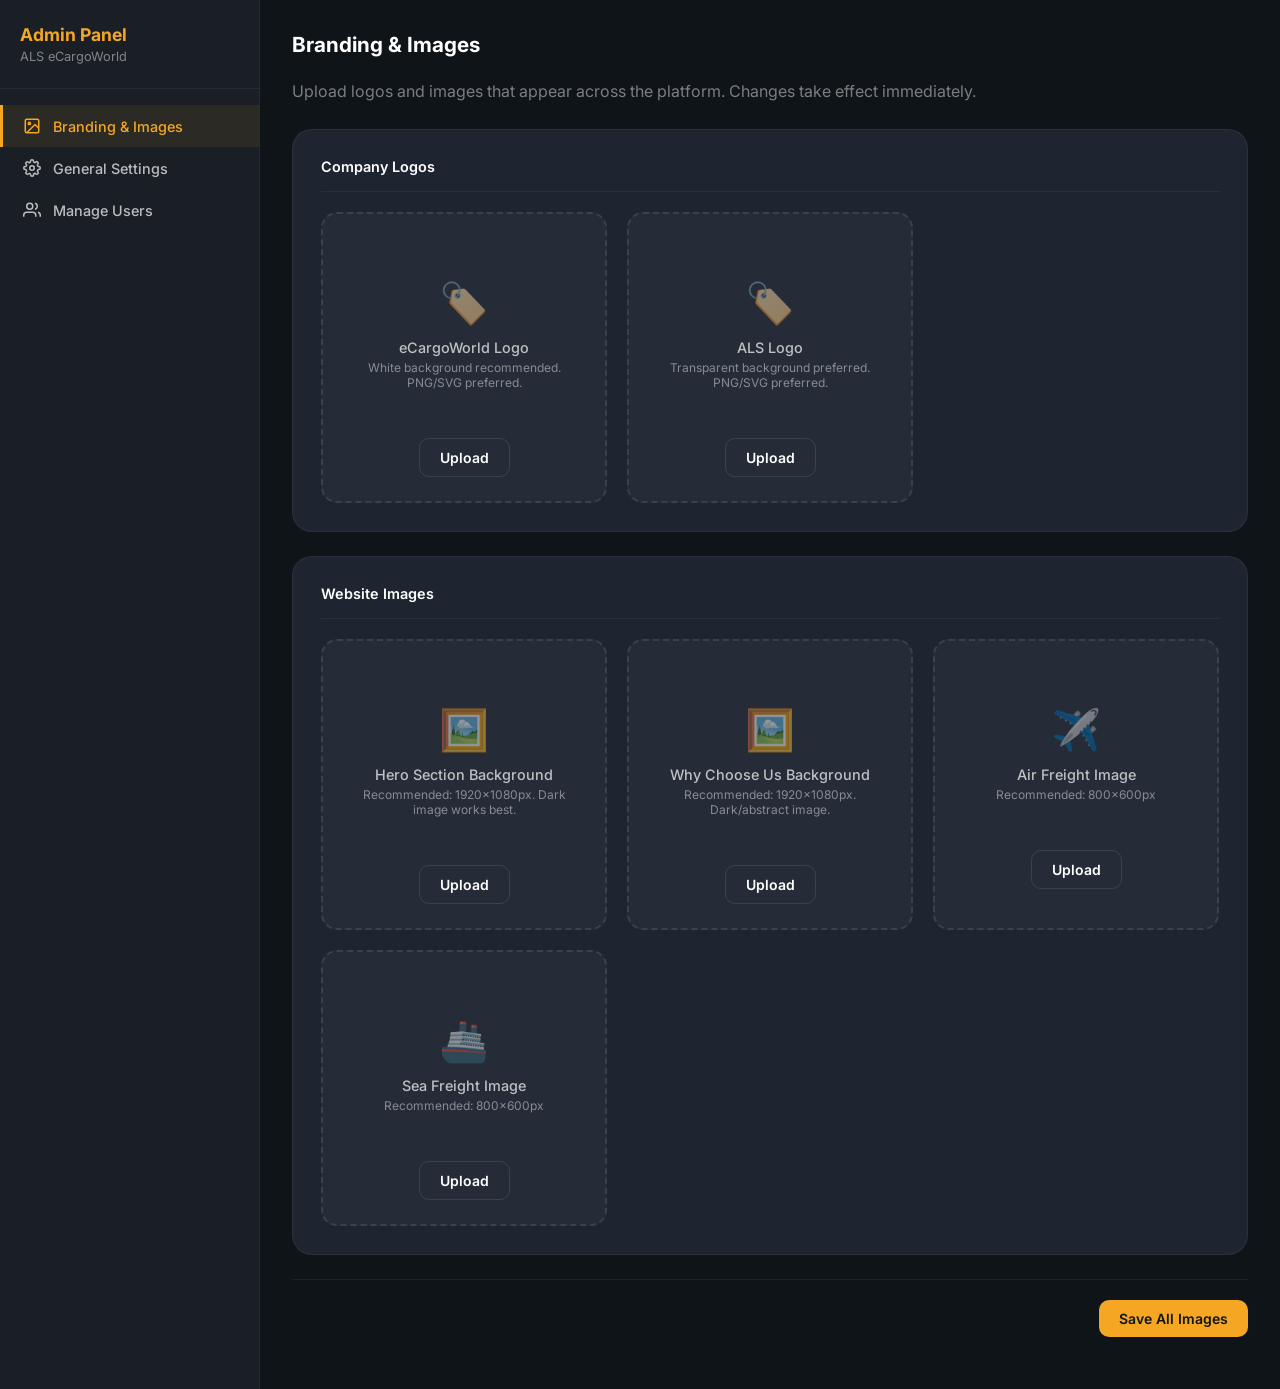
==== admin.html @ b744daac "Add admin panel HTML structure and styles This file contains the HTML structure and styles for the A" ====
<!DOCTYPE html>
<html lang="en">
<head>
    <meta charset="UTF-8">
    <meta name="viewport" content="width=device-width, initial-scale=1.0">
    <title>ALS eCargoWorld — Admin Panel</title>
    <link rel="preconnect" href="https://fonts.googleapis.com">
    <link rel="preconnect" href="https://fonts.gstatic.com" crossorigin>
    <link href="https://fonts.googleapis.com/css2?family=Inter:wght@300;400;500;600;700;800;900&family=JetBrains+Mono:wght@400;500;600&display=swap" rel="stylesheet">
    <link rel="stylesheet" href="css/app.css">
    <style>
        /* Admin-specific styles */
        .admin-layout {
            display: grid;
            grid-template-columns: 260px 1fr;
            min-height: 100vh;
        }

        .admin-sidebar {
            background: var(--bg-secondary);
            border-right: 1px solid var(--border-subtle);
            padding: 24px 0;
        }

        .admin-sidebar-header {
            padding: 0 20px 24px;
            border-bottom: 1px solid var(--border-subtle);
            margin-bottom: 16px;
        }

        .admin-sidebar-header h2 {
            font-size: 1.1rem;
            font-weight: 700;
            color: var(--accent);
        }

        .admin-sidebar-header p {
            font-size: 0.8rem;
            color: var(--text-tertiary);
            margin-top: 4px;
        }

        .admin-nav {
            list-style: none;
        }

        .admin-nav-item {
            padding: 12px 20px;
            cursor: pointer;
            color: var(--text-secondary);
            font-size: 0.9rem;
            font-weight: 500;
            transition: var(--transition-fast);
            border-left: 3px solid transparent;
            display: flex;
            align-items: center;
            gap: 12px;
        }

        .admin-nav-item:hover {
            background: rgba(255,255,255,0.03);
            color: var(--text-primary);
        }

        .admin-nav-item.active {
            background: var(--accent-dim);
            color: var(--accent);
            border-left-color: var(--accent);
        }

        .admin-content {
            padding: 32px;
            overflow-y: auto;
        }

        .admin-section {
            display: none;
        }

        .admin-section.active {
            display: block;
        }

        .admin-section h3 {
            font-size: 1.3rem;
            font-weight: 700;
            margin-bottom: 24px;
        }

        .settings-group {
            background: var(--bg-card);
            border: 1px solid var(--border-subtle);
            border-radius: var(--radius-xl);
            padding: 28px;
            margin-bottom: 24px;
        }

        .settings-group h4 {
            font-size: 0.9rem;
            font-weight: 600;
            color: var(--text-primary);
            margin-bottom: 20px;
            padding-bottom: 16px;
            border-bottom: 1px solid var(--border-subtle);
        }

        .image-upload-grid {
            display: grid;
            grid-template-columns: repeat(auto-fill, minmax(280px, 1fr));
            gap: 20px;
        }

        .image-upload-card {
            background: var(--bg-elevated);
            border: 2px dashed var(--border-medium);
            border-radius: var(--radius-lg);
            padding: 24px;
            text-align: center;
            transition: var(--transition-fast);
            cursor: pointer;
            position: relative;
        }

        .image-upload-card:hover {
            border-color: var(--border-active);
            background: var(--accent-dim);
        }

        .image-upload-card.has-image {
            border-style: solid;
            border-color: var(--border-subtle);
        }

        .image-preview {
            width: 100%;
            height: 160px;
            object-fit: contain;
            border-radius: var(--radius);
            margin-bottom: 12px;
            background: rgba(0,0,0,0.2);
        }

        .image-upload-card input[type="file"] {
            display: none;
        }

        .upload-placeholder {
            padding: 40px 0;
        }

        .upload-icon {
            font-size: 2.5rem;
            margin-bottom: 12px;
            opacity: 0.5;
        }

        .upload-label-text {
            font-size: 0.9rem;
            font-weight: 500;
            color: var(--text-secondary);
        }

        .upload-hint {
            font-size: 0.75rem;
            color: var(--text-tertiary);
            margin-top: 4px;
        }

        .image-actions {
            display: flex;
            gap: 8px;
            justify-content: center;
            margin-top: 8px;
        }

        .form-grid {
            display: grid;
            grid-template-columns: 1fr 1fr;
            gap: 16px;
        }

        .form-grid .form-group:last-child {
            grid-column: 1 / -1;
        }

        .save-bar {
            display: flex;
            justify-content: flex-end;
            gap: 12px;
            padding: 20px 0;
            border-top: 1px solid var(--border-subtle);
            margin-top: 24px;
        }
    </style>
</head>
<body class="app-body">
    <div class="admin-layout">
        
        <!-- Sidebar -->
        <aside class="admin-sidebar">
            <div class="admin-sidebar-header">
                <h2>Admin Panel</h2>
                <p>ALS eCargoWorld</p>
            </div>
            <ul class="admin-nav">
                <li class="admin-nav-item active" data-section="branding">
                    <svg width="18" height="18" viewBox="0 0 24 24" fill="none" stroke="currentColor" stroke-width="2">
                        <rect x="3" y="3" width="18" height="18" rx="2" ry="2"/>
                        <circle cx="8.5" cy="8.5" r="1.5"/>
                        <polyline points="21 15 16 10 5 21"/>
                    </svg>
                    Branding & Images
                </li>
                <li class="admin-nav-item" data-section="settings">
                    <svg width="18" height="18" viewBox="0 0 24 24" fill="none" stroke="currentColor" stroke-width="2">
                        <circle cx="12" cy="12" r="3"/>
                        <path d="M19.4 15a1.65 1.65 0 00.33 1.82l.06.06a2 2 0 010 2.83 2 2 0 01-2.83 0l-.06-.06a1.65 1.65 0 00-1.82-.33 1.65 1.65 0 00-1 1.51V21a2 2 0 01-4 0v-.09A1.65 1.65 0 009 19.4a1.65 1.65 0 00-1.82.33l-.06.06a2 2 0 01-2.83-2.83l.06-.06A1.65 1.65 0 004.68 15a1.65 1.65 0 00-1.51-1H3a2 2 0 010-4h.09A1.65 1.65 0 004.6 9a1.65 1.65 0 00-.33-1.82l-.06-.06a2 2 0 012.83-2.83l.06.06A1.65 1.65 0 009 4.68a1.65 1.65 0 001-1.51V3a2 2 0 014 0v.09a1.65 1.65 0 001 1.51 1.65 1.65 0 001.82-.33l.06-.06a2 2 0 012.83 2.83l-.06.06A1.65 1.65 0 0019.4 9a1.65 1.65 0 001.51 1H21a2 2 0 010 4h-.09a1.65 1.65 0 00-1.51 1z"/>
                    </svg>
                    General Settings
                </li>
                <li class="admin-nav-item" data-section="users">
                    <svg width="18" height="18" viewBox="0 0 24 24" fill="none" stroke="currentColor" stroke-width="2">
                        <path d="M17 21v-2a4 4 0 00-4-4H5a4 4 0 00-4 4v2"/>
                        <circle cx="9" cy="7" r="4"/>
                        <path d="M23 21v-2a4 4 0 00-3-3.87"/>
                        <path d="M16 3.13a4 4 0 010 7.75"/>
                    </svg>
                    Manage Users
                </li>
            </ul>
        </aside>

        <!-- Main Content -->
        <main class="admin-content">
            
            <!-- Branding Section -->
            <section class="admin-section active" id="sectionBranding">
                <h3>Branding & Images</h3>
                <p style="color: var(--text-tertiary); margin-bottom: 28px;">
                    Upload logos and images that appear across the platform. Changes take effect immediately.
                </p>

                <div class="settings-group">
                    <h4>Company Logos</h4>
                    <div class="image-upload-grid">
                        <!-- eCargoWorld Logo -->
                        <div class="image-upload-card" id="logoEcwCard">
                            <input type="file" id="logoEcwInput" accept="image/*" data-slot="logo_ecw">
                            <div class="image-preview-wrap">
                                <img class="image-preview" id="logoEcwPreview" src="" alt="eCargoWorld Logo" style="display:none;">
                            </div>
                            <div class="upload-placeholder" id="logoEcwPlaceholder">
                                <div class="upload-icon">🏷️</div>
                                <div class="upload-label-text">eCargoWorld Logo</div>
                                <div class="upload-hint">White background recommended. PNG/SVG preferred.</div>
                            </div>
                            <div class="image-actions">
                                <button class="btn btn-outline-dark btn-sm upload-trigger">Upload</button>
                                <button class="btn btn-outline-dark btn-sm remove-image" data-slot="logo_ecw" style="display:none;">Remove</button>
                            </div>
                        </div>

                        <!-- ALS Logo -->
                        <div class="image-upload-card" id="logoAlsCard">
                            <input type="file" id="logoAlsInput" accept="image/*" data-slot="logo_als">
                            <div class="image-preview-wrap">
                                <img class="image-preview" id="logoAlsPreview" src="" alt="ALS Logo" style="display:none;">
                            </div>
                            <div class="upload-placeholder" id="logoAlsPlaceholder">
                                <div class="upload-icon">🏷️</div>
                                <div class="upload-label-text">ALS Logo</div>
                                <div class="upload-hint">Transparent background preferred. PNG/SVG preferred.</div>
                            </div>
                            <div class="image-actions">
                                <button class="btn btn-outline-dark btn-sm upload-trigger">Upload</button>
                                <button class="btn btn-outline-dark btn-sm remove-image" data-slot="logo_als" style="display:none;">Remove</button>
                            </div>
                        </div>
                    </div>
                </div>

                <div class="settings-group">
                    <h4>Website Images</h4>
                    <div class="image-upload-grid">
                        <!-- Hero Background -->
                        <div class="image-upload-card" id="heroImageCard">
                            <input type="file" id="heroImageInput" accept="image/*" data-slot="hero_image">
                            <div class="image-preview-wrap">
                                <img class="image-preview" id="heroImagePreview" src="" alt="Hero Background" style="display:none;">
                            </div>
                            <div class="upload-placeholder" id="heroImagePlaceholder">
                                <div class="upload-icon">🖼️</div>
                                <div class="upload-label-text">Hero Section Background</div>
                                <div class="upload-hint">Recommended: 1920×1080px. Dark image works best.</div>
                            </div>
                            <div class="image-actions">
                                <button class="btn btn-outline-dark btn-sm upload-trigger">Upload</button>
                                <button class="btn btn-outline-dark btn-sm remove-image" data-slot="hero_image" style="display:none;">Remove</button>
                            </div>
                        </div>

                        <!-- Why Us Background -->
                        <div class="image-upload-card" id="whyUsImageCard">
                            <input type="file" id="whyUsImageInput" accept="image/*" data-slot="why_us_image">
                            <div class="image-preview-wrap">
                                <img class="image-preview" id="whyUsImagePreview" src="" alt="Why Us Background" style="display:none;">
                            </div>
                            <div class="upload-placeholder" id="whyUsImagePlaceholder">
                                <div class="upload-icon">🖼️</div>
                                <div class="upload-label-text">Why Choose Us Background</div>
                                <div class="upload-hint">Recommended: 1920×1080px. Dark/abstract image.</div>
                            </div>
                            <div class="image-actions">
                                <button class="btn btn-outline-dark btn-sm upload-trigger">Upload</button>
                                <button class="btn btn-outline-dark btn-sm remove-image" data-slot="why_us_image" style="display:none;">Remove</button>
                            </div>
                        </div>

                        <!-- Service Images -->
                        <div class="image-upload-card" id="serviceAirImageCard">
                            <input type="file" id="serviceAirInput" accept="image/*" data-slot="service_air">
                            <div class="image-preview-wrap">
                                <img class="image-preview" id="serviceAirPreview" src="" alt="Air Freight" style="display:none;">
                            </div>
                            <div class="upload-placeholder" id="serviceAirPlaceholder">
                                <div class="upload-icon">✈️</div>
                                <div class="upload-label-text">Air Freight Image</div>
                                <div class="upload-hint">Recommended: 800×600px</div>
                            </div>
                            <div class="image-actions">
                                <button class="btn btn-outline-dark btn-sm upload-trigger">Upload</button>
                                <button class="btn btn-outline-dark btn-sm remove-image" data-slot="service_air" style="display:none;">Remove</button>
                            </div>
                        </div>

                        <div class="image-upload-card" id="serviceSeaImageCard">
                            <input type="file" id="serviceSeaInput" accept="image/*" data-slot="service_sea">
                            <div class="image-preview-wrap">
                                <img class="image-preview" id="serviceSeaPreview" src="" alt="Sea Freight" style="display:none;">
                            </div>
                            <div class="upload-placeholder" id="serviceSeaPlaceholder">
                                <div class="upload-icon">🚢</div>
                                <div class="upload-label-text">Sea Freight Image</div>
                                <div class="upload-hint">Recommended: 800×600px</div>
                            </div>
                            <div class="image-actions">
                                <button class="btn btn-outline-dark btn-sm upload-trigger">Upload</button>
                                <button class="btn btn-outline-dark btn-sm remove-image" data-slot="service_sea" style="display:none;">Remove</button>
                            </div>
                        </div>
                    </div>
                </div>

                <div class="save-bar">
                    <button class="btn btn-amber btn-lg" id="saveBranding">Save All Images</button>
                </div>
            </section>

            <!-- General Settings Section -->
            <section class="admin-section" id="sectionSettings">
                <h3>General Settings</h3>
                <div class="settings-group">
                    <h4>Company Information</h4>
                    <div class="form-grid">
                        <div class="form-group">
                            <label>Company Name</label>
                            <input type="text" id="settingCompanyName" value="ALS eCargoWorld">
                        </div>
                        <div class="form-group">
                            <label>Company Email</label>
                            <input type="email" id="settingCompanyEmail" value="info@alsecargoworld.com">
                        </div>
                        <div class="form-group">
                            <label>Phone Number</label>
                            <input type="tel" id="settingCompanyPhone" value="+92 300 0000000">
                        </div>
                        <div class="form-group">
                            <label>Address</label>
                            <input type="text" id="settingCompanyAddress" value="Lahore, Pakistan">
                        </div>
                        <div class="form-group">
                            <label>USD to PKR Exchange Rate</label>
                            <input type="number" id="settingUsdPkr" value="278.50" step="0.01">
                        </div>
                    </div>
                </div>
                <div class="save-bar">
                    <button class="btn btn-amber btn-lg" id="saveSettings">Save Settings</button>
                </div>
            </section>

            <!-- Users Section -->
            <section class="admin-section" id="sectionUsers">
                <h3>Manage Users</h3>
                <div class="settings-group">
                    <h4>Employees & Managers</h4>
                    <div id="usersList">
                        <p style="color: var(--text-tertiary);">User management coming soon.</p>
                    </div>
                </div>
            </section>

        </main>
    </div>

    <script type="module" src="js/supabase.js"></script>
    <script type="module" src="js/store.js"></script>
    <script type="module" src="js/admin.js"></script>
</body>
</html>
---- css/app.css ----
/* ============================================
   ALS eCargoWorld — App Dashboard Styles
   Command Center Aesthetic
   ============================================ */

:root {
    --bg-primary: #0f1419;
    --bg-secondary: #1a1f26;
    --bg-tertiary: #222830;
    --bg-card: #1e2430;
    --bg-elevated: #252c38;
    --border-subtle: rgba(255,255,255,0.06);
    --border-medium: rgba(255,255,255,0.1);
    --border-active: rgba(245, 166, 35, 0.3);
    
    --text-primary: #ffffff;
    --text-secondary: rgba(255,255,255,0.7);
    --text-tertiary: rgba(255,255,255,0.45);
    --text-inverse: #0f1419;
    
    --accent: #F5A623;
    --accent-glow: rgba(245, 166, 35, 0.2);
    --accent-dim: rgba(245, 166, 35, 0.08);
    
    --navy: #2E3F5C;
    --navy-light: #3D5280;
    --deep-blue: #1A2E4A;
    
    --green: #22c55e;
    --green-dim: rgba(34, 197, 94, 0.1);
    --red: #ef4444;
    --red-dim: rgba(239, 68, 68, 0.1);
    --orange: #f59e0b;
    --orange-dim: rgba(245, 158, 11, 0.1);
    --blue: #3b82f6;
    --blue-dim: rgba(59, 130, 246, 0.1);
    
    --radius-sm: 6px;
    --radius: 10px;
    --radius-lg: 16px;
    --radius-xl: 20px;
    
    --shadow-card: 0 1px 3px rgba(0,0,0,0.3), 0 1px 2px rgba(0,0,0,0.2);
    --shadow-elevated: 0 4px 16px rgba(0,0,0,0.4);
    --shadow-modal: 0 20px 60px rgba(0,0,0,0.6);
    
    --font-sans: 'Inter', -apple-system, BlinkMacSystemFont, 'Segoe UI', sans-serif;
    --font-mono: 'JetBrains Mono', 'Fira Code', monospace;
    
    --transition-fast: 0.15s cubic-bezier(0.4, 0, 0.2, 1);
    --transition: 0.25s cubic-bezier(0.4, 0, 0.2, 1);
    --transition-slow: 0.4s cubic-bezier(0.4, 0, 0.2, 1);
}

*, *::before, *::after { margin: 0; padding: 0; box-sizing: border-box; }

html { font-size: 16px; }

body.app-body {
    font-family: var(--font-sans);
    background: var(--bg-primary);
    color: var(--text-primary);
    min-height: 100vh;
    display: flex;
    flex-direction: column;
    -webkit-font-smoothing: antialiased;
    -moz-osx-font-smoothing: grayscale;
}

/* ============================================
   COMMAND BAR
   ============================================ */
.command-bar {
    display: flex;
    align-items: center;
    justify-content: space-between;
    height: 60px;
    padding: 0 24px;
    background: var(--bg-secondary);
    border-bottom: 1px solid var(--border-subtle);
    position: sticky;
    top: 0;
    z-index: 100;
    backdrop-filter: blur(12px);
}

.command-left {
    display: flex;
    align-items: center;
    gap: 32px;
}

.brand-block {
    display: flex;
    align-items: center;
    gap: 12px;
}

.cmd-logo {
    height: 28px;
    width: auto;
}

.cmd-logo-ecw {
    background: white;
    padding: 3px 6px;
    border-radius: 4px;
}

.cmd-divider {
    width: 1px;
    height: 20px;
    background: var(--border-medium);
}

.cmd-nav {
    display: flex;
    gap: 4px;
}

.cmd-nav-item {
    display: flex;
    align-items: center;
    gap: 8px;
    padding: 8px 16px;
    border-radius: var(--radius);
    background: transparent;
    border: none;
    color: var(--text-tertiary);
    font-family: var(--font-sans);
    font-size: 0.875rem;
    font-weight: 500;
    cursor: pointer;
    transition: var(--transition-fast);
    white-space: nowrap;
}

.cmd-nav-item:hover {
    color: var(--text-primary);
    background: rgba(255,255,255,0.04);
}

.cmd-nav-item.active {
    color: var(--accent);
    background: var(--accent-dim);
}

.cmd-nav-item.active svg {
    stroke: var(--accent);
}

.command-right {
    display: flex;
    align-items: center;
    gap: 16px;
}

.global-search {
    display: flex;
    align-items: center;
    gap: 8px;
    background: var(--bg-tertiary);
    border: 1px solid var(--border-subtle);
    border-radius: var(--radius);
    padding: 8px 14px;
    transition: var(--transition-fast);
}

.global-search:focus-within {
    border-color: var(--border-active);
    box-shadow: 0 0 0 3px var(--accent-dim);
}

.global-search svg {
    stroke: var(--text-tertiary);
    flex-shrink: 0;
}

.global-search input {
    background: transparent;
    border: none;
    color: var(--text-primary);
    font-family: var(--font-sans);
    font-size: 0.85rem;
    width: 200px;
    outline: none;
}

.global-search input::placeholder {
    color: var(--text-tertiary);
}

.rate-ticker {
    display: flex;
    align-items: center;
    gap: 8px;
    background: var(--accent-dim);
    border: 1px solid var(--border-active);
    border-radius: var(--radius);
    padding: 8px 14px;
}

.ticker-label {
    font-size: 0.7rem;
    text-transform: uppercase;
    letter-spacing: 1px;
    color: var(--text-tertiary);
    font-weight: 600;
}

.ticker-value {
    font-family: var(--font-mono);
    font-size: 0.9rem;
    font-weight: 600;
    color: var(--accent);
}

.user-menu {
    display: flex;
    align-items: center;
    gap: 10px;
    cursor: pointer;
    padding: 6px 12px 6px 6px;
    border-radius: var(--radius);
    transition: var(--transition-fast);
}

.user-menu:hover {
    background: rgba(255,255,255,0.04);
}

.user-avatar {
    width: 34px;
    height: 34px;
    border-radius: 50%;
    background: var(--navy-light);
    display: flex;
    align-items: center;
    justify-content: center;
    font-weight: 600;
    font-size: 0.85rem;
    color: white;
}

.user-name {
    font-size: 0.85rem;
    font-weight: 500;
    color: var(--text-secondary);
}

/* ============================================
   MAIN CONTENT
   ============================================ */
.app-main {
    flex: 1;
    padding: 24px;
    overflow-y: auto;
}

.screen {
    display: none;
}

.screen.active {
    display: block;
}

/* ============================================
   URGENCY STRIP
   ============================================ */
.urgency-strip {
    display: grid;
    grid-template-columns: repeat(4, 1fr);
    gap: 16px;
    margin-bottom: 24px;
}

.urgency-item {
    display: flex;
    align-items: center;
    gap: 14px;
    background: var(--bg-card);
    border: 1px solid var(--border-subtle);
    border-radius: var(--radius-lg);
    padding: 18px 20px;
    transition: var(--transition);
    cursor: pointer;
}

.urgency-item:hover {
    transform: translateY(-2px);
    box-shadow: var(--shadow-elevated);
}

.urgency-count {
    font-size: 2rem;
    font-weight: 700;
    font-family: var(--font-mono);
    line-height: 1;
}

.urgency-label {
    font-size: 0.85rem;
    color: var(--text-secondary);
    font-weight: 500;
}

.urgency-item.critical .urgency-count { color: var(--red); }
.urgency-item.critical { border-left: 3px solid var(--red); }
.urgency-item.warning .urgency-count { color: var(--orange); }
.urgency-item.warning { border-left: 3px solid var(--orange); }
.urgency-item.info .urgency-count { color: var(--blue); }
.urgency-item.info { border-left: 3px solid var(--blue); }
.urgency-item.success .urgency-count { color: var(--green); }
.urgency-item.success { border-left: 3px solid var(--green); }

/* ============================================
   DASHBOARD GRID
   ============================================ */
.dash-grid {
    display: grid;
    grid-template-columns: 1.5fr 1fr;
    grid-template-rows: auto auto;
    gap: 20px;
}

.dash-card {
    background: var(--bg-card);
    border: 1px solid var(--border-subtle);
    border-radius: var(--radius-xl);
    padding: 24px;
    transition: var(--transition);
}

.dash-card:hover {
    border-color: var(--border-medium);
}

.card-header {
    display: flex;
    justify-content: space-between;
    align-items: center;
    margin-bottom: 20px;
}

.card-header h3 {
    font-size: 0.95rem;
    font-weight: 600;
    letter-spacing: -0.2px;
}

.card-badge {
    font-size: 0.75rem;
    color: var(--accent);
    background: var(--accent-dim);
    padding: 4px 10px;
    border-radius: 20px;
    font-weight: 500;
}

.card-link {
    font-size: 0.8rem;
    color: var(--accent);
    cursor: pointer;
    font-weight: 500;
}

/* Card: Timeline */
.card-timeline {
    grid-column: 1;
    grid-row: 1;
}

.timeline-track {
    display: flex;
    align-items: flex-start;
    gap: 0;
    padding: 16px 0;
}

.timeline-stage {
    display: flex;
    flex-direction: column;
    align-items: center;
    gap: 8px;
    position: relative;
}

.stage-dot {
    width: 12px;
    height: 12px;
    border-radius: 50%;
    background: var(--bg-tertiary);
    border: 2px solid var(--border-medium);
    transition: var(--transition);
    position: relative;
}

.stage-dot.active {
    background: var(--accent);
    border-color: var(--accent);
    box-shadow: 0 0 12px var(--accent-glow);
}

.stage-dot.pulse {
    animation: dotPulse 2s ease-in-out infinite;
}

@keyframes dotPulse {
    0%, 100% { box-shadow: 0 0 0 0 var(--accent-glow); }
    50% { box-shadow: 0 0 0 12px transparent; }
}

.stage-info {
    text-align: center;
}

.stage-count {
    display: block;
    font-size: 1.1rem;
    font-weight: 700;
    font-family: var(--font-mono);
}

.stage-name {
    font-size: 0.7rem;
    color: var(--text-tertiary);
    text-transform: uppercase;
    letter-spacing: 0.5px;
}

.timeline-connector {
    flex: 1;
    height: 2px;
    background: var(--border-medium);
    margin-top: 5px;
    min-width: 30px;
}

.timeline-connector.active {
    background: var(--accent);
}

/* Card: Urgent Tasks */
.card-urgent {
    grid-column: 2;
    grid-row: 1 / 3;
}

.task-list-urgent {
    display: flex;
    flex-direction: column;
    gap: 12px;
}

.urgent-task {
    display: flex;
    align-items: flex-start;
    gap: 14px;
    padding: 16px;
    background: var(--bg-elevated);
    border-radius: var(--radius);
    border-left: 3px solid transparent;
    transition: var(--transition-fast);
}

.urgent-task:hover {
    background: var(--bg-tertiary);
}

.urgent-task.overdue {
    border-left-color: var(--red);
    background: var(--red-dim);
}

.urgent-task.due-soon {
    border-left-color: var(--orange);
    background: var(--orange-dim);
}

.task-priority-indicator {
    width: 8px;
    height: 8px;
    border-radius: 50%;
    margin-top: 6px;
    flex-shrink: 0;
}

.urgent-task.overdue .task-priority-indicator {
    background: var(--red);
    box-shadow: 0 0 8px rgba(239, 68, 68, 0.5);
}

.urgent-task.due-soon .task-priority-indicator {
    background: var(--orange);
    box-shadow: 0 0 8px rgba(245, 158, 11, 0.5);
}

.task-body {
    flex: 1;
    min-width: 0;
}

.task-shipment {
    font-family: var(--font-mono);
    font-size: 0.8rem;
    color: var(--text-tertiary);
    margin-bottom: 2px;
}

.task-action {
    font-size: 0.9rem;
    font-weight: 500;
    color: var(--text-primary);
    margin-bottom: 4px;
}

.task-deadline {
    font-size: 0.75rem;
    color: var(--text-tertiary);
}

.urgent-task.overdue .task-deadline {
    color: var(--red);
}

.task-do-btn {
    padding: 8px 16px;
    background: var(--accent);
    color: var(--text-inverse);
    border: none;
    border-radius: var(--radius-sm);
    font-family: var(--font-sans);
    font-size: 0.8rem;
    font-weight: 600;
    cursor: pointer;
    transition: var(--transition-fast);
    white-space: nowrap;
}

.task-do-btn:hover {
    background: #f7b840;
    transform: translateY(-1px);
}

/* Card: Activity Feed */
.card-feed {
    grid-column: 1;
    grid-row: 2;
}

.activity-feed {
    display: flex;
    flex-direction: column;
    gap: 2px;
}

.feed-item {
    display: flex;
    align-items: flex-start;
    gap: 14px;
    padding: 12px 0;
    border-bottom: 1px solid var(--border-subtle);
}

.feed-item:last-child {
    border-bottom: none;
}

.feed-icon {
    width: 10px;
    height: 10px;
    border-radius: 50%;
    margin-top: 4px;
    flex-shrink: 0;
}

.feed-icon.arrived { background: var(--green); }
.feed-icon.departed { background: var(--blue); }
.feed-icon.created { background: var(--accent); }
.feed-icon.delayed { background: var(--red); }

.feed-content p {
    font-size: 0.875rem;
    color: var(--text-primary);
    margin-bottom: 2px;
}

.feed-content strong {
    font-weight: 600;
}

.feed-time {
    font-size: 0.75rem;
    color: var(--text-tertiary);
}

/* Card: Profit */
.card-profit {
    grid-column: 2;
    grid-row: 3;
}

.profit-display {
    text-align: center;
}

.profit-main {
    margin-bottom: 16px;
}

.profit-currency {
    font-size: 0.8rem;
    color: var(--text-tertiary);
    text-transform: uppercase;
    letter-spacing: 1px;
    display: block;
    margin-bottom: 4px;
}

.profit-amount {
    font-size: 2.5rem;
    font-weight: 800;
    font-family: var(--font-mono);
    color: var(--accent);
    letter-spacing: -1px;
}

.profit-meta {
    display: flex;
    justify-content: center;
    gap: 32px;
    margin-bottom: 20px;
}

.profit-stat {
    text-align: center;
}

.profit-label {
    display: block;
    font-size: 0.7rem;
    color: var(--text-tertiary);
    text-transform: uppercase;
    letter-spacing: 0.5px;
}

.profit-value {
    font-size: 1.1rem;
    font-weight: 600;
    font-family: var(--font-mono);
}

.profit-value.positive {
    color: var(--green);
}

.profit-bar {
    height: 6px;
    background: var(--bg-tertiary);
    border-radius: 3px;
    overflow: hidden;
    margin-bottom: 8px;
}

.profit-bar-fill {
    height: 100%;
    background: linear-gradient(90deg, var(--accent), #f7b840);
    border-radius: 3px;
    transition: width 1s ease;
}

.profit-target {
    font-size: 0.75rem;
    color: var(--text-tertiary);
}

/* ============================================
   SCREEN TOOLBAR
   ============================================ */
.screen-toolbar {
    display: flex;
    justify-content: space-between;
    align-items: center;
    margin-bottom: 24px;
}

.screen-toolbar h2 {
    font-size: 1.5rem;
    font-weight: 700;
    letter-spacing: -0.3px;
}

.toolbar-actions {
    display: flex;
    align-items: center;
    gap: 12px;
}

.filter-group {
    display: flex;
    gap: 8px;
}

.filter-select {
    background: var(--bg-tertiary);
    border: 1px solid var(--border-medium);
    color: var(--text-primary);
    padding: 10px 14px;
    border-radius: var(--radius);
    font-family: var(--font-sans);
    font-size: 0.85rem;
    cursor: pointer;
    outline: none;
}

.filter-select:focus {
    border-color: var(--border-active);
}

/* Buttons (shared) */
.btn {
    display: inline-flex;
    align-items: center;
    gap: 8px;
    padding: 10px 20px;
    border-radius: var(--radius);
    font-family: var(--font-sans);
    font-size: 0.875rem;
    font-weight: 600;
    border: none;
    cursor: pointer;
    transition: var(--transition-fast);
    white-space: nowrap;
}

.btn-amber {
    background: var(--accent);
    color: var(--text-inverse);
}

.btn-amber:hover {
    background: #f7b840;
    transform: translateY(-1px);
    box-shadow: 0 4px 16px var(--accent-glow);
}

.btn-outline-dark {
    background: transparent;
    border: 1px solid var(--border-medium);
    color: var(--text-primary);
}

.btn-outline-dark:hover {
    background: rgba(255,255,255,0.04);
}

/* ============================================
   SHIPMENT TABLE
   ============================================ */
.shipment-table-wrap {
    background: var(--bg-card);
    border: 1px solid var(--border-subtle);
    border-radius: var(--radius-xl);
    overflow: hidden;
}

.shipment-table {
    width: 100%;
    border-collapse: collapse;
}

.shipment-table th {
    text-align: left;
    padding: 14px 20px;
    font-size: 0.7rem;
    text-transform: uppercase;
    letter-spacing: 1px;
    color: var(--text-tertiary);
    font-weight: 600;
    background: var(--bg-secondary);
    border-bottom: 1px solid var(--border-subtle);
}

.shipment-table td {
    padding: 16px 20px;
    font-size: 0.875rem;
    border-bottom: 1px solid var(--border-subtle);
    color: var(--text-primary);
}

.shipment-table tr:hover td {
    background: rgba(255,255,255,0.02);
}

.shipment-table tr:last-child td {
    border-bottom: none;
}

.status-badge {
    display: inline-block;
    padding: 4px 12px;
    border-radius: 20px;
    font-size: 0.75rem;
    font-weight: 600;
}

.status-draft { background: var(--bg-tertiary); color: var(--text-tertiary); }
.status-confirmed { background: var(--blue-dim); color: var(--blue); }
.status-booked { background: var(--accent-dim); color: var(--accent); }
.status-departed { background: var(--orange-dim); color: var(--orange); }
.status-arrived { background: var(--green-dim); color: var(--green); }
.status-delivered { background: rgba(139, 92, 246, 0.1); color: #8b5cf6; }

.profit-positive { color: var(--green); }
.profit-negative { color: var(--red); }

/* ============================================
   TASK BOARD
   ============================================ */
.task-board {
    display: grid;
    grid-template-columns: repeat(4, 1fr);
    gap: 16px;
}

.task-column {
    background: var(--bg-card);
    border: 1px solid var(--border-subtle);
    border-radius: var(--radius-lg);
    overflow: hidden;
}

.column-header {
    display: flex;
    justify-content: space-between;
    align-items: center;
    padding: 16px 20px;
    font-size: 0.85rem;
    font-weight: 600;
    border-bottom: 1px solid var(--border-subtle);
}

.column-count {
    font-family: var(--font-mono);
    font-size: 0.8rem;
    padding: 2px 10px;
    border-radius: 20px;
    background: var(--bg-tertiary);
}

.overdue-header { color: var(--red); }
.today-header { color: var(--orange); }
.upcoming-header { color: var(--blue); }
.done-header { color: var(--green); }

.column-body {
    padding: 12px;
    display: flex;
    flex-direction: column;
    gap: 8px;
    min-height: 200px;
}

/* ============================================
   FLIGHT GRID
   ============================================ */
.flight-grid {
    display: grid;
    grid-template-columns: repeat(auto-fill, minmax(340px, 1fr));
    gap: 16px;
}

/* ============================================
   RATES GRID
   ============================================ */
.rates-grid {
    display: grid;
    grid-template-columns: repeat(auto-fill, minmax(300px, 1fr));
    gap: 16px;
}

/* ============================================
   MODAL
   ============================================ */
.modal-overlay {
    position: fixed;
    inset: 0;
    background: rgba(0,0,0,0.7);
    backdrop-filter: blur(4px);
    display: flex;
    align-items: center;
    justify-content: center;
    z-index: 1000;
    opacity: 0;
    pointer-events: none;
    transition: var(--transition);
}

.modal-overlay.active {
    opacity: 1;
    pointer-events: all;
}

.modal-panel {
    background: var(--bg-card);
    border: 1px solid var(--border-medium);
    border-radius: var(--radius-xl);
    width: 90%;
    max-width: 700px;
    max-height: 85vh;
    overflow-y: auto;
    box-shadow: var(--shadow-modal);
}

.modal-header {
    display: flex;
    justify-content: space-between;
    align-items: center;
    padding: 20px 28px;
    border-bottom: 1px solid var(--border-subtle);
}

.modal-header h3 {
    font-size: 1.1rem;
    font-weight: 600;
}

.modal-close {
    background: none;
    border: none;
    color: var(--text-tertiary);
    font-size: 1.5rem;
    cursor: pointer;
    width: 36px;
    height: 36px;
    border-radius: var(--radius);
    display: flex;
    align-items: center;
    justify-content: center;
    transition: var(--transition-fast);
}

.modal-close:hover {
    background: rgba(255,255,255,0.06);
    color: var(--text-primary);
}

.modal-body {
    padding: 28px;
}

.modal-footer {
    display: flex;
    justify-content: flex-end;
    gap: 12px;
    padding: 20px 28px;
    border-top: 1px solid var(--border-subtle);
}

/* Form Styles */
.form-section {
    margin-bottom: 28px;
}

.form-section:last-child {
    margin-bottom: 0;
}

.form-section h4 {
    font-size: 0.8rem;
    text-transform: uppercase;
    letter-spacing: 1px;
    color: var(--text-tertiary);
    margin-bottom: 16px;
    font-weight: 600;
}

.form-row {
    display: grid;
    grid-template-columns: 1fr 1fr;
    gap: 16px;
    margin-bottom: 16px;
}

.form-group {
    display: flex;
    flex-direction: column;
    gap: 6px;
}

.form-group label {
    font-size: 0.8rem;
    font-weight: 500;
    color: var(--text-secondary);
}

.form-group input,
.form-group select {
    background: var(--bg-tertiary);
    border: 1px solid var(--border-medium);
    color: var(--text-primary);
    padding: 10px 14px;
    border-radius: var(--radius);
    font-family: var(--font-sans);
    font-size: 0.9rem;
    outline: none;
    transition: var(--transition-fast);
}

.form-group input:focus,
.form-group select:focus {
    border-color: var(--border-active);
    box-shadow: 0 0 0 3px var(--accent-dim);
}

.form-group input::placeholder {
    color: var(--text-tertiary);
}

/* ============================================
   RESPONSIVE
   ============================================ */
@media (max-width: 1200px) {
    .dash-grid {
        grid-template-columns: 1fr;
    }
    
    .card-urgent,
    .card-profit {
        grid-column: 1;
    }
    
    .task-board {
        grid-template-columns: repeat(2, 1fr);
    }
}

@media (max-width: 768px) {
    .command-bar {
        flex-direction: column;
        height: auto;
        padding: 12px;
        gap: 12px;
    }
    
    .command-left {
        flex-direction: column;
        gap: 12px;
        width: 100%;
    }
    
    .cmd-nav {
        overflow-x: auto;
        width: 100%;
        padding-bottom: 4px;
    }
    
    .cmd-nav-item span {
        display: none;
    }
    
    .command-right {
        width: 100%;
        flex-wrap: wrap;
    }
    
    .global-search input {
        width: 120px;
    }
    
    .urgency-strip {
        grid-template-columns: repeat(2, 1fr);
    }
    
    .task-board {
        grid-template-columns: 1fr;
    }
    
    .form-row {
        grid-template-columns: 1fr;
    }
    
    .screen-toolbar {
        flex-direction: column;
        gap: 12px;
        align-items: flex-start;
    }
    
    .toolbar-actions {
        flex-wrap: wrap;
    }
}
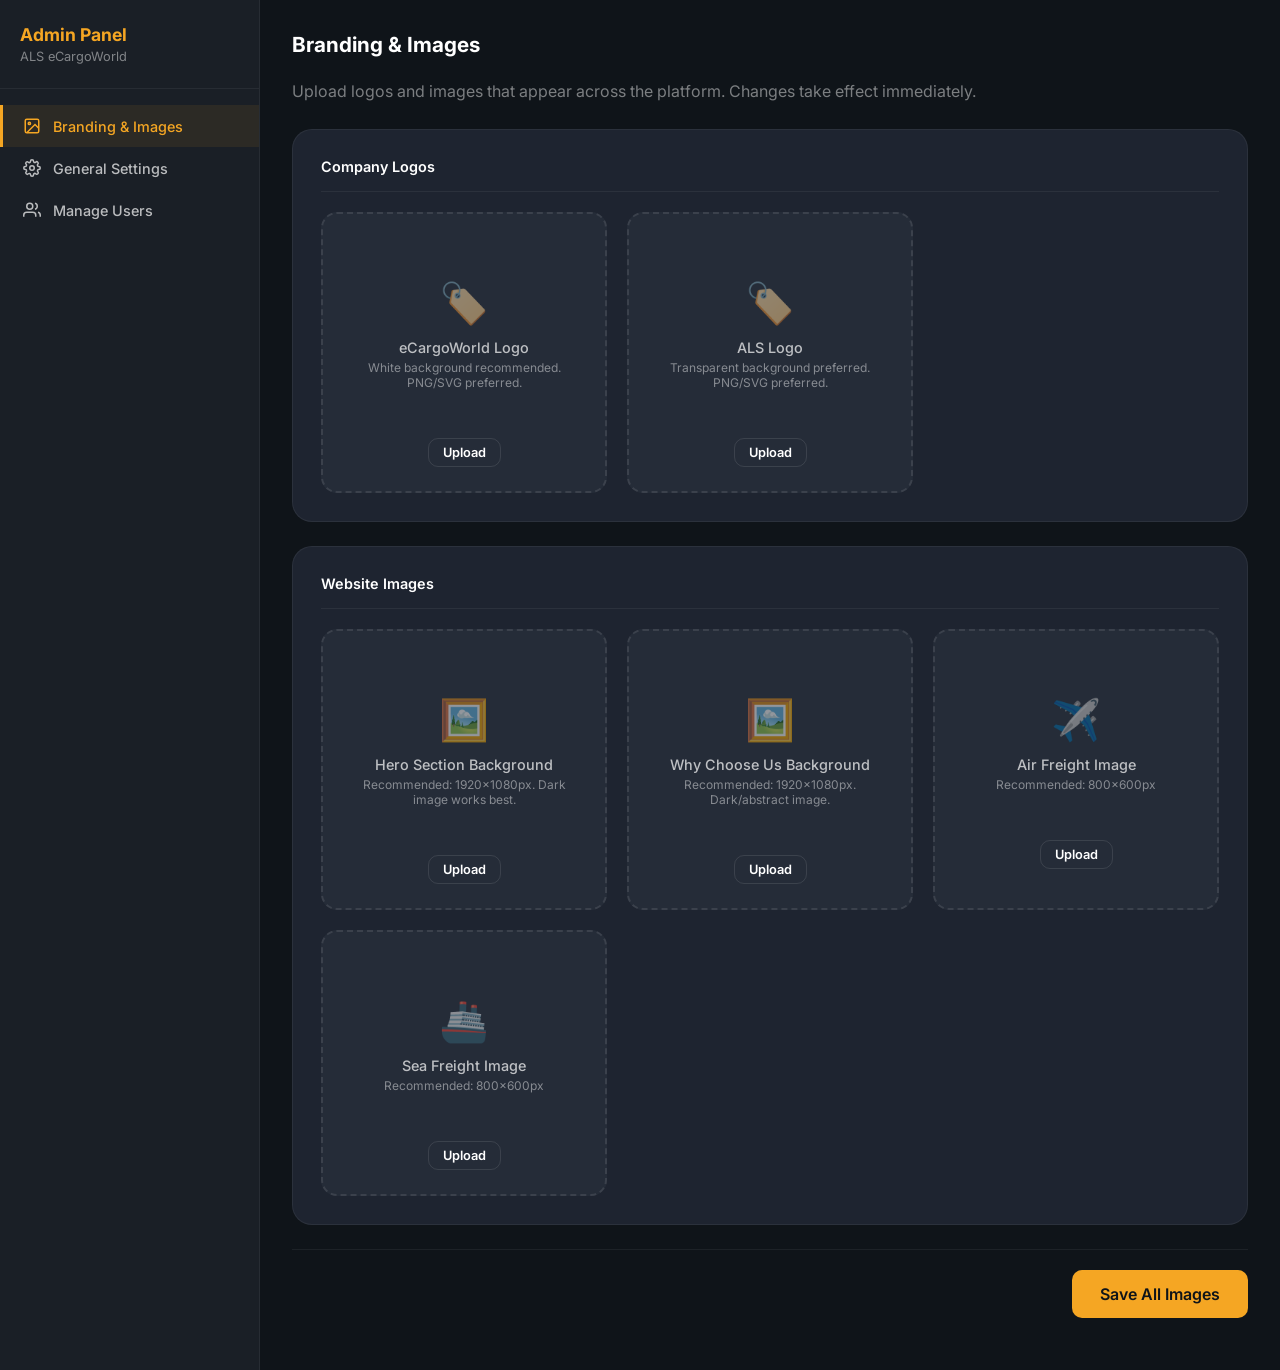
==== commit 39330f99: "Update admin.html" ====
--- a/admin.html
+++ b/admin.html
@@ -8,195 +8,53 @@
     <link rel="preconnect" href="https://fonts.gstatic.com" crossorigin>
     <link href="https://fonts.googleapis.com/css2?family=Inter:wght@300;400;500;600;700;800;900&family=JetBrains+Mono:wght@400;500;600&display=swap" rel="stylesheet">
     <link rel="stylesheet" href="css/app.css">
+    <!-- THESE TWO LINES ARE CRITICAL -->
+    <script src="https://cdn.jsdelivr.net/npm/@supabase/supabase-js@2/dist/umd/supabase.min.js"></script>
+    <script src="js/supabase.js"></script>
     <style>
-        /* Admin-specific styles */
-        .admin-layout {
-            display: grid;
-            grid-template-columns: 260px 1fr;
-            min-height: 100vh;
-        }
-
-        .admin-sidebar {
-            background: var(--bg-secondary);
-            border-right: 1px solid var(--border-subtle);
-            padding: 24px 0;
-        }
-
-        .admin-sidebar-header {
-            padding: 0 20px 24px;
-            border-bottom: 1px solid var(--border-subtle);
-            margin-bottom: 16px;
-        }
-
-        .admin-sidebar-header h2 {
-            font-size: 1.1rem;
-            font-weight: 700;
-            color: var(--accent);
-        }
-
-        .admin-sidebar-header p {
-            font-size: 0.8rem;
-            color: var(--text-tertiary);
-            margin-top: 4px;
-        }
-
-        .admin-nav {
-            list-style: none;
-        }
-
-        .admin-nav-item {
-            padding: 12px 20px;
-            cursor: pointer;
-            color: var(--text-secondary);
-            font-size: 0.9rem;
-            font-weight: 500;
-            transition: var(--transition-fast);
-            border-left: 3px solid transparent;
-            display: flex;
-            align-items: center;
-            gap: 12px;
-        }
-
-        .admin-nav-item:hover {
-            background: rgba(255,255,255,0.03);
-            color: var(--text-primary);
-        }
-
-        .admin-nav-item.active {
-            background: var(--accent-dim);
-            color: var(--accent);
-            border-left-color: var(--accent);
-        }
-
-        .admin-content {
-            padding: 32px;
-            overflow-y: auto;
-        }
-
-        .admin-section {
-            display: none;
-        }
-
-        .admin-section.active {
-            display: block;
-        }
-
-        .admin-section h3 {
-            font-size: 1.3rem;
-            font-weight: 700;
-            margin-bottom: 24px;
-        }
-
-        .settings-group {
-            background: var(--bg-card);
-            border: 1px solid var(--border-subtle);
-            border-radius: var(--radius-xl);
-            padding: 28px;
-            margin-bottom: 24px;
-        }
-
-        .settings-group h4 {
-            font-size: 0.9rem;
-            font-weight: 600;
-            color: var(--text-primary);
-            margin-bottom: 20px;
-            padding-bottom: 16px;
-            border-bottom: 1px solid var(--border-subtle);
-        }
-
-        .image-upload-grid {
-            display: grid;
-            grid-template-columns: repeat(auto-fill, minmax(280px, 1fr));
-            gap: 20px;
-        }
-
-        .image-upload-card {
-            background: var(--bg-elevated);
-            border: 2px dashed var(--border-medium);
-            border-radius: var(--radius-lg);
-            padding: 24px;
-            text-align: center;
-            transition: var(--transition-fast);
-            cursor: pointer;
-            position: relative;
-        }
-
-        .image-upload-card:hover {
-            border-color: var(--border-active);
-            background: var(--accent-dim);
-        }
-
-        .image-upload-card.has-image {
-            border-style: solid;
-            border-color: var(--border-subtle);
-        }
-
-        .image-preview {
-            width: 100%;
-            height: 160px;
-            object-fit: contain;
-            border-radius: var(--radius);
-            margin-bottom: 12px;
-            background: rgba(0,0,0,0.2);
-        }
-
-        .image-upload-card input[type="file"] {
-            display: none;
-        }
-
-        .upload-placeholder {
-            padding: 40px 0;
-        }
-
-        .upload-icon {
-            font-size: 2.5rem;
-            margin-bottom: 12px;
-            opacity: 0.5;
-        }
-
-        .upload-label-text {
-            font-size: 0.9rem;
-            font-weight: 500;
-            color: var(--text-secondary);
-        }
-
-        .upload-hint {
-            font-size: 0.75rem;
-            color: var(--text-tertiary);
-            margin-top: 4px;
-        }
-
-        .image-actions {
-            display: flex;
-            gap: 8px;
-            justify-content: center;
-            margin-top: 8px;
-        }
-
-        .form-grid {
-            display: grid;
-            grid-template-columns: 1fr 1fr;
-            gap: 16px;
-        }
-
-        .form-grid .form-group:last-child {
-            grid-column: 1 / -1;
-        }
-
-        .save-bar {
-            display: flex;
-            justify-content: flex-end;
-            gap: 12px;
-            padding: 20px 0;
-            border-top: 1px solid var(--border-subtle);
-            margin-top: 24px;
-        }
+        .admin-layout { display: grid; grid-template-columns: 260px 1fr; min-height: 100vh; }
+        .admin-sidebar { background: var(--bg-secondary); border-right: 1px solid var(--border-subtle); padding: 24px 0; }
+        .admin-sidebar-header { padding: 0 20px 24px; border-bottom: 1px solid var(--border-subtle); margin-bottom: 16px; }
+        .admin-sidebar-header h2 { font-size: 1.1rem; font-weight: 700; color: var(--accent); }
+        .admin-sidebar-header p { font-size: 0.8rem; color: var(--text-tertiary); margin-top: 4px; }
+        .admin-nav { list-style: none; }
+        .admin-nav-item { padding: 12px 20px; cursor: pointer; color: var(--text-secondary); font-size: 0.9rem; font-weight: 500; transition: var(--transition-fast); border-left: 3px solid transparent; display: flex; align-items: center; gap: 12px; }
+        .admin-nav-item:hover { background: rgba(255,255,255,0.03); color: var(--text-primary); }
+        .admin-nav-item.active { background: var(--accent-dim); color: var(--accent); border-left-color: var(--accent); }
+        .admin-content { padding: 32px; overflow-y: auto; }
+        .admin-section { display: none; }
+        .admin-section.active { display: block; }
+        .admin-section h3 { font-size: 1.3rem; font-weight: 700; margin-bottom: 24px; }
+        .settings-group { background: var(--bg-card); border: 1px solid var(--border-subtle); border-radius: var(--radius-xl); padding: 28px; margin-bottom: 24px; }
+        .settings-group h4 { font-size: 0.9rem; font-weight: 600; color: var(--text-primary); margin-bottom: 20px; padding-bottom: 16px; border-bottom: 1px solid var(--border-subtle); }
+        .image-upload-grid { display: grid; grid-template-columns: repeat(auto-fill, minmax(280px, 1fr)); gap: 20px; }
+        .image-upload-card { background: var(--bg-elevated); border: 2px dashed var(--border-medium); border-radius: var(--radius-lg); padding: 24px; text-align: center; transition: var(--transition-fast); cursor: pointer; position: relative; }
+        .image-upload-card:hover { border-color: var(--border-active); background: var(--accent-dim); }
+        .image-upload-card.has-image { border-style: solid; border-color: var(--border-subtle); }
+        .image-preview { width: 100%; height: 160px; object-fit: contain; border-radius: var(--radius); margin-bottom: 12px; background: rgba(0,0,0,0.2); }
+        .image-upload-card input[type="file"] { display: none; }
+        .upload-placeholder { padding: 40px 0; }
+        .upload-icon { font-size: 2.5rem; margin-bottom: 12px; opacity: 0.5; }
+        .upload-label-text { font-size: 0.9rem; font-weight: 500; color: var(--text-secondary); }
+        .upload-hint { font-size: 0.75rem; color: var(--text-tertiary); margin-top: 4px; }
+        .image-actions { display: flex; gap: 8px; justify-content: center; margin-top: 8px; }
+        .form-grid { display: grid; grid-template-columns: 1fr 1fr; gap: 16px; }
+        .save-bar { display: flex; justify-content: flex-end; gap: 12px; padding: 20px 0; border-top: 1px solid var(--border-subtle); margin-top: 24px; }
+        .btn { display: inline-flex; align-items: center; gap: 8px; padding: 10px 20px; border-radius: var(--radius); font-family: 'Inter', sans-serif; font-size: 0.875rem; font-weight: 600; border: none; cursor: pointer; transition: var(--transition-fast); white-space: nowrap; }
+        .btn-amber { background: var(--accent); color: #0f1419; }
+        .btn-amber:hover { background: #f7b840; transform: translateY(-1px); }
+        .btn-outline-dark { background: transparent; border: 1px solid var(--border-medium); color: var(--text-primary); }
+        .btn-outline-dark:hover { background: rgba(255,255,255,0.04); }
+        .btn-sm { padding: 6px 14px; font-size: 0.8rem; }
+        .btn-lg { padding: 14px 28px; font-size: 1rem; }
+        .form-group { display: flex; flex-direction: column; gap: 6px; margin-bottom: 16px; }
+        .form-group label { font-size: 0.8rem; font-weight: 500; color: var(--text-secondary); text-transform: uppercase; letter-spacing: 0.5px; }
+        .form-group input { background: var(--bg-tertiary); border: 1px solid var(--border-medium); color: var(--text-primary); padding: 10px 14px; border-radius: var(--radius); font-family: 'Inter', sans-serif; font-size: 0.9rem; outline: none; }
+        .form-group input:focus { border-color: var(--border-active); box-shadow: 0 0 0 3px var(--accent-dim); }
     </style>
 </head>
 <body class="app-body">
     <div class="admin-layout">
-        
-        <!-- Sidebar -->
         <aside class="admin-sidebar">
             <div class="admin-sidebar-header">
                 <h2>Admin Panel</h2>
@@ -204,207 +62,91 @@
             </div>
             <ul class="admin-nav">
                 <li class="admin-nav-item active" data-section="branding">
-                    <svg width="18" height="18" viewBox="0 0 24 24" fill="none" stroke="currentColor" stroke-width="2">
-                        <rect x="3" y="3" width="18" height="18" rx="2" ry="2"/>
-                        <circle cx="8.5" cy="8.5" r="1.5"/>
-                        <polyline points="21 15 16 10 5 21"/>
-                    </svg>
+                    <svg width="18" height="18" viewBox="0 0 24 24" fill="none" stroke="currentColor" stroke-width="2"><rect x="3" y="3" width="18" height="18" rx="2" ry="2"/><circle cx="8.5" cy="8.5" r="1.5"/><polyline points="21 15 16 10 5 21"/></svg>
                     Branding & Images
                 </li>
                 <li class="admin-nav-item" data-section="settings">
-                    <svg width="18" height="18" viewBox="0 0 24 24" fill="none" stroke="currentColor" stroke-width="2">
-                        <circle cx="12" cy="12" r="3"/>
-                        <path d="M19.4 15a1.65 1.65 0 00.33 1.82l.06.06a2 2 0 010 2.83 2 2 0 01-2.83 0l-.06-.06a1.65 1.65 0 00-1.82-.33 1.65 1.65 0 00-1 1.51V21a2 2 0 01-4 0v-.09A1.65 1.65 0 009 19.4a1.65 1.65 0 00-1.82.33l-.06.06a2 2 0 01-2.83-2.83l.06-.06A1.65 1.65 0 004.68 15a1.65 1.65 0 00-1.51-1H3a2 2 0 010-4h.09A1.65 1.65 0 004.6 9a1.65 1.65 0 00-.33-1.82l-.06-.06a2 2 0 012.83-2.83l.06.06A1.65 1.65 0 009 4.68a1.65 1.65 0 001-1.51V3a2 2 0 014 0v.09a1.65 1.65 0 001 1.51 1.65 1.65 0 001.82-.33l.06-.06a2 2 0 012.83 2.83l-.06.06A1.65 1.65 0 0019.4 9a1.65 1.65 0 001.51 1H21a2 2 0 010 4h-.09a1.65 1.65 0 00-1.51 1z"/>
-                    </svg>
+                    <svg width="18" height="18" viewBox="0 0 24 24" fill="none" stroke="currentColor" stroke-width="2"><circle cx="12" cy="12" r="3"/><path d="M19.4 15a1.65 1.65 0 00.33 1.82l.06.06a2 2 0 010 2.83 2 2 0 01-2.83 0l-.06-.06a1.65 1.65 0 00-1.82-.33 1.65 1.65 0 00-1 1.51V21a2 2 0 01-4 0v-.09A1.65 1.65 0 009 19.4a1.65 1.65 0 00-1.82.33l-.06.06a2 2 0 01-2.83-2.83l.06-.06A1.65 1.65 0 004.68 15a1.65 1.65 0 00-1.51-1H3a2 2 0 010-4h.09A1.65 1.65 0 004.6 9a1.65 1.65 0 00-.33-1.82l-.06-.06a2 2 0 012.83-2.83l.06.06A1.65 1.65 0 009 4.68a1.65 1.65 0 001-1.51V3a2 2 0 014 0v.09a1.65 1.65 0 001 1.51 1.65 1.65 0 001.82-.33l.06-.06a2 2 0 012.83 2.83l-.06.06A1.65 1.65 0 0019.4 9a1.65 1.65 0 001.51 1H21a2 2 0 010 4h-.09a1.65 1.65 0 00-1.51 1z"/></svg>
                     General Settings
                 </li>
                 <li class="admin-nav-item" data-section="users">
-                    <svg width="18" height="18" viewBox="0 0 24 24" fill="none" stroke="currentColor" stroke-width="2">
-                        <path d="M17 21v-2a4 4 0 00-4-4H5a4 4 0 00-4 4v2"/>
-                        <circle cx="9" cy="7" r="4"/>
-                        <path d="M23 21v-2a4 4 0 00-3-3.87"/>
-                        <path d="M16 3.13a4 4 0 010 7.75"/>
-                    </svg>
+                    <svg width="18" height="18" viewBox="0 0 24 24" fill="none" stroke="currentColor" stroke-width="2"><path d="M17 21v-2a4 4 0 00-4-4H5a4 4 0 00-4 4v2"/><circle cx="9" cy="7" r="4"/><path d="M23 21v-2a4 4 0 00-3-3.87"/><path d="M16 3.13a4 4 0 010 7.75"/></svg>
                     Manage Users
                 </li>
             </ul>
         </aside>
-
-        <!-- Main Content -->
         <main class="admin-content">
-            
-            <!-- Branding Section -->
             <section class="admin-section active" id="sectionBranding">
                 <h3>Branding & Images</h3>
-                <p style="color: var(--text-tertiary); margin-bottom: 28px;">
-                    Upload logos and images that appear across the platform. Changes take effect immediately.
-                </p>
-
+                <p style="color: var(--text-tertiary); margin-bottom: 28px;">Upload logos and images that appear across the platform. Changes take effect immediately.</p>
                 <div class="settings-group">
                     <h4>Company Logos</h4>
                     <div class="image-upload-grid">
-                        <!-- eCargoWorld Logo -->
                         <div class="image-upload-card" id="logoEcwCard">
                             <input type="file" id="logoEcwInput" accept="image/*" data-slot="logo_ecw">
-                            <div class="image-preview-wrap">
-                                <img class="image-preview" id="logoEcwPreview" src="" alt="eCargoWorld Logo" style="display:none;">
-                            </div>
-                            <div class="upload-placeholder" id="logoEcwPlaceholder">
-                                <div class="upload-icon">🏷️</div>
-                                <div class="upload-label-text">eCargoWorld Logo</div>
-                                <div class="upload-hint">White background recommended. PNG/SVG preferred.</div>
-                            </div>
-                            <div class="image-actions">
-                                <button class="btn btn-outline-dark btn-sm upload-trigger">Upload</button>
-                                <button class="btn btn-outline-dark btn-sm remove-image" data-slot="logo_ecw" style="display:none;">Remove</button>
-                            </div>
+                            <div class="image-preview-wrap"><img class="image-preview" id="logoEcwPreview" src="" alt="eCargoWorld Logo" style="display:none;"></div>
+                            <div class="upload-placeholder" id="logoEcwPlaceholder"><div class="upload-icon">🏷️</div><div class="upload-label-text">eCargoWorld Logo</div><div class="upload-hint">White background recommended. PNG/SVG preferred.</div></div>
+                            <div class="image-actions"><button class="btn btn-outline-dark btn-sm upload-trigger">Upload</button><button class="btn btn-outline-dark btn-sm remove-image" data-slot="logo_ecw" style="display:none;">Remove</button></div>
                         </div>
-
-                        <!-- ALS Logo -->
                         <div class="image-upload-card" id="logoAlsCard">
                             <input type="file" id="logoAlsInput" accept="image/*" data-slot="logo_als">
-                            <div class="image-preview-wrap">
-                                <img class="image-preview" id="logoAlsPreview" src="" alt="ALS Logo" style="display:none;">
-                            </div>
-                            <div class="upload-placeholder" id="logoAlsPlaceholder">
-                                <div class="upload-icon">🏷️</div>
-                                <div class="upload-label-text">ALS Logo</div>
-                                <div class="upload-hint">Transparent background preferred. PNG/SVG preferred.</div>
-                            </div>
-                            <div class="image-actions">
-                                <button class="btn btn-outline-dark btn-sm upload-trigger">Upload</button>
-                                <button class="btn btn-outline-dark btn-sm remove-image" data-slot="logo_als" style="display:none;">Remove</button>
-                            </div>
+                            <div class="image-preview-wrap"><img class="image-preview" id="logoAlsPreview" src="" alt="ALS Logo" style="display:none;"></div>
+                            <div class="upload-placeholder" id="logoAlsPlaceholder"><div class="upload-icon">🏷️</div><div class="upload-label-text">ALS Logo</div><div class="upload-hint">Transparent background preferred. PNG/SVG preferred.</div></div>
+                            <div class="image-actions"><button class="btn btn-outline-dark btn-sm upload-trigger">Upload</button><button class="btn btn-outline-dark btn-sm remove-image" data-slot="logo_als" style="display:none;">Remove</button></div>
                         </div>
                     </div>
                 </div>
-
                 <div class="settings-group">
                     <h4>Website Images</h4>
                     <div class="image-upload-grid">
-                        <!-- Hero Background -->
                         <div class="image-upload-card" id="heroImageCard">
                             <input type="file" id="heroImageInput" accept="image/*" data-slot="hero_image">
-                            <div class="image-preview-wrap">
-                                <img class="image-preview" id="heroImagePreview" src="" alt="Hero Background" style="display:none;">
-                            </div>
-                            <div class="upload-placeholder" id="heroImagePlaceholder">
-                                <div class="upload-icon">🖼️</div>
-                                <div class="upload-label-text">Hero Section Background</div>
-                                <div class="upload-hint">Recommended: 1920×1080px. Dark image works best.</div>
-                            </div>
-                            <div class="image-actions">
-                                <button class="btn btn-outline-dark btn-sm upload-trigger">Upload</button>
-                                <button class="btn btn-outline-dark btn-sm remove-image" data-slot="hero_image" style="display:none;">Remove</button>
-                            </div>
+                            <div class="image-preview-wrap"><img class="image-preview" id="heroImagePreview" src="" alt="Hero Background" style="display:none;"></div>
+                            <div class="upload-placeholder" id="heroImagePlaceholder"><div class="upload-icon">🖼️</div><div class="upload-label-text">Hero Section Background</div><div class="upload-hint">Recommended: 1920×1080px. Dark image works best.</div></div>
+                            <div class="image-actions"><button class="btn btn-outline-dark btn-sm upload-trigger">Upload</button><button class="btn btn-outline-dark btn-sm remove-image" data-slot="hero_image" style="display:none;">Remove</button></div>
                         </div>
-
-                        <!-- Why Us Background -->
                         <div class="image-upload-card" id="whyUsImageCard">
                             <input type="file" id="whyUsImageInput" accept="image/*" data-slot="why_us_image">
-                            <div class="image-preview-wrap">
-                                <img class="image-preview" id="whyUsImagePreview" src="" alt="Why Us Background" style="display:none;">
-                            </div>
-                            <div class="upload-placeholder" id="whyUsImagePlaceholder">
-                                <div class="upload-icon">🖼️</div>
-                                <div class="upload-label-text">Why Choose Us Background</div>
-                                <div class="upload-hint">Recommended: 1920×1080px. Dark/abstract image.</div>
-                            </div>
-                            <div class="image-actions">
-                                <button class="btn btn-outline-dark btn-sm upload-trigger">Upload</button>
-                                <button class="btn btn-outline-dark btn-sm remove-image" data-slot="why_us_image" style="display:none;">Remove</button>
-                            </div>
+                            <div class="image-preview-wrap"><img class="image-preview" id="whyUsImagePreview" src="" alt="Why Us Background" style="display:none;"></div>
+                            <div class="upload-placeholder" id="whyUsImagePlaceholder"><div class="upload-icon">🖼️</div><div class="upload-label-text">Why Choose Us Background</div><div class="upload-hint">Recommended: 1920×1080px. Dark/abstract image.</div></div>
+                            <div class="image-actions"><button class="btn btn-outline-dark btn-sm upload-trigger">Upload</button><button class="btn btn-outline-dark btn-sm remove-image" data-slot="why_us_image" style="display:none;">Remove</button></div>
                         </div>
-
-                        <!-- Service Images -->
                         <div class="image-upload-card" id="serviceAirImageCard">
                             <input type="file" id="serviceAirInput" accept="image/*" data-slot="service_air">
-                            <div class="image-preview-wrap">
-                                <img class="image-preview" id="serviceAirPreview" src="" alt="Air Freight" style="display:none;">
-                            </div>
-                            <div class="upload-placeholder" id="serviceAirPlaceholder">
-                                <div class="upload-icon">✈️</div>
-                                <div class="upload-label-text">Air Freight Image</div>
-                                <div class="upload-hint">Recommended: 800×600px</div>
-                            </div>
-                            <div class="image-actions">
-                                <button class="btn btn-outline-dark btn-sm upload-trigger">Upload</button>
-                                <button class="btn btn-outline-dark btn-sm remove-image" data-slot="service_air" style="display:none;">Remove</button>
-                            </div>
+                            <div class="image-preview-wrap"><img class="image-preview" id="serviceAirPreview" src="" alt="Air Freight" style="display:none;"></div>
+                            <div class="upload-placeholder" id="serviceAirPlaceholder"><div class="upload-icon">✈️</div><div class="upload-label-text">Air Freight Image</div><div class="upload-hint">Recommended: 800×600px</div></div>
+                            <div class="image-actions"><button class="btn btn-outline-dark btn-sm upload-trigger">Upload</button><button class="btn btn-outline-dark btn-sm remove-image" data-slot="service_air" style="display:none;">Remove</button></div>
                         </div>
-
                         <div class="image-upload-card" id="serviceSeaImageCard">
                             <input type="file" id="serviceSeaInput" accept="image/*" data-slot="service_sea">
-                            <div class="image-preview-wrap">
-                                <img class="image-preview" id="serviceSeaPreview" src="" alt="Sea Freight" style="display:none;">
-                            </div>
-                            <div class="upload-placeholder" id="serviceSeaPlaceholder">
-                                <div class="upload-icon">🚢</div>
-                                <div class="upload-label-text">Sea Freight Image</div>
-                                <div class="upload-hint">Recommended: 800×600px</div>
-                            </div>
-                            <div class="image-actions">
-                                <button class="btn btn-outline-dark btn-sm upload-trigger">Upload</button>
-                                <button class="btn btn-outline-dark btn-sm remove-image" data-slot="service_sea" style="display:none;">Remove</button>
-                            </div>
+                            <div class="image-preview-wrap"><img class="image-preview" id="serviceSeaPreview" src="" alt="Sea Freight" style="display:none;"></div>
+                            <div class="upload-placeholder" id="serviceSeaPlaceholder"><div class="upload-icon">🚢</div><div class="upload-label-text">Sea Freight Image</div><div class="upload-hint">Recommended: 800×600px</div></div>
+                            <div class="image-actions"><button class="btn btn-outline-dark btn-sm upload-trigger">Upload</button><button class="btn btn-outline-dark btn-sm remove-image" data-slot="service_sea" style="display:none;">Remove</button></div>
                         </div>
                     </div>
                 </div>
-
-                <div class="save-bar">
-                    <button class="btn btn-amber btn-lg" id="saveBranding">Save All Images</button>
-                </div>
+                <div class="save-bar"><button class="btn btn-amber btn-lg" id="saveBranding">Save All Images</button></div>
             </section>
-
-            <!-- General Settings Section -->
             <section class="admin-section" id="sectionSettings">
                 <h3>General Settings</h3>
                 <div class="settings-group">
                     <h4>Company Information</h4>
                     <div class="form-grid">
-                        <div class="form-group">
-                            <label>Company Name</label>
-                            <input type="text" id="settingCompanyName" value="ALS eCargoWorld">
-                        </div>
-                        <div class="form-group">
-                            <label>Company Email</label>
-                            <input type="email" id="settingCompanyEmail" value="info@alsecargoworld.com">
-                        </div>
-                        <div class="form-group">
-                            <label>Phone Number</label>
-                            <input type="tel" id="settingCompanyPhone" value="+92 300 0000000">
-                        </div>
-                        <div class="form-group">
-                            <label>Address</label>
-                            <input type="text" id="settingCompanyAddress" value="Lahore, Pakistan">
-                        </div>
-                        <div class="form-group">
-                            <label>USD to PKR Exchange Rate</label>
-                            <input type="number" id="settingUsdPkr" value="278.50" step="0.01">
-                        </div>
+                        <div class="form-group"><label>Company Name</label><input type="text" id="settingCompanyName" value="eCargoWorld"></div>
+                        <div class="form-group"><label>Company Email</label><input type="email" id="settingCompanyEmail" value="info@ecargopk.com"></div>
+                        <div class="form-group"><label>Phone Number</label><input type="tel" id="settingCompanyPhone" value="+92 42 3572 2342-43"></div>
+                        <div class="form-group"><label>Address</label><input type="text" id="settingCompanyAddress" value="Lahore, Pakistan"></div>
+                        <div class="form-group"><label>USD to PKR Exchange Rate</label><input type="number" id="settingUsdPkr" value="278.50" step="0.01"></div>
                     </div>
                 </div>
-                <div class="save-bar">
-                    <button class="btn btn-amber btn-lg" id="saveSettings">Save Settings</button>
-                </div>
+                <div class="save-bar"><button class="btn btn-amber btn-lg" id="saveSettings">Save Settings</button></div>
             </section>
-
-            <!-- Users Section -->
             <section class="admin-section" id="sectionUsers">
                 <h3>Manage Users</h3>
-                <div class="settings-group">
-                    <h4>Employees & Managers</h4>
-                    <div id="usersList">
-                        <p style="color: var(--text-tertiary);">User management coming soon.</p>
-                    </div>
-                </div>
+                <div class="settings-group"><h4>Employees & Managers</h4><div id="usersList"><p style="color: var(--text-tertiary);">User management coming soon.</p></div></div>
             </section>
-
         </main>
     </div>
-
-    <script type="module" src="js/supabase.js"></script>
-    <script type="module" src="js/store.js"></script>
     <script type="module" src="js/admin.js"></script>
 </body>
 </html>
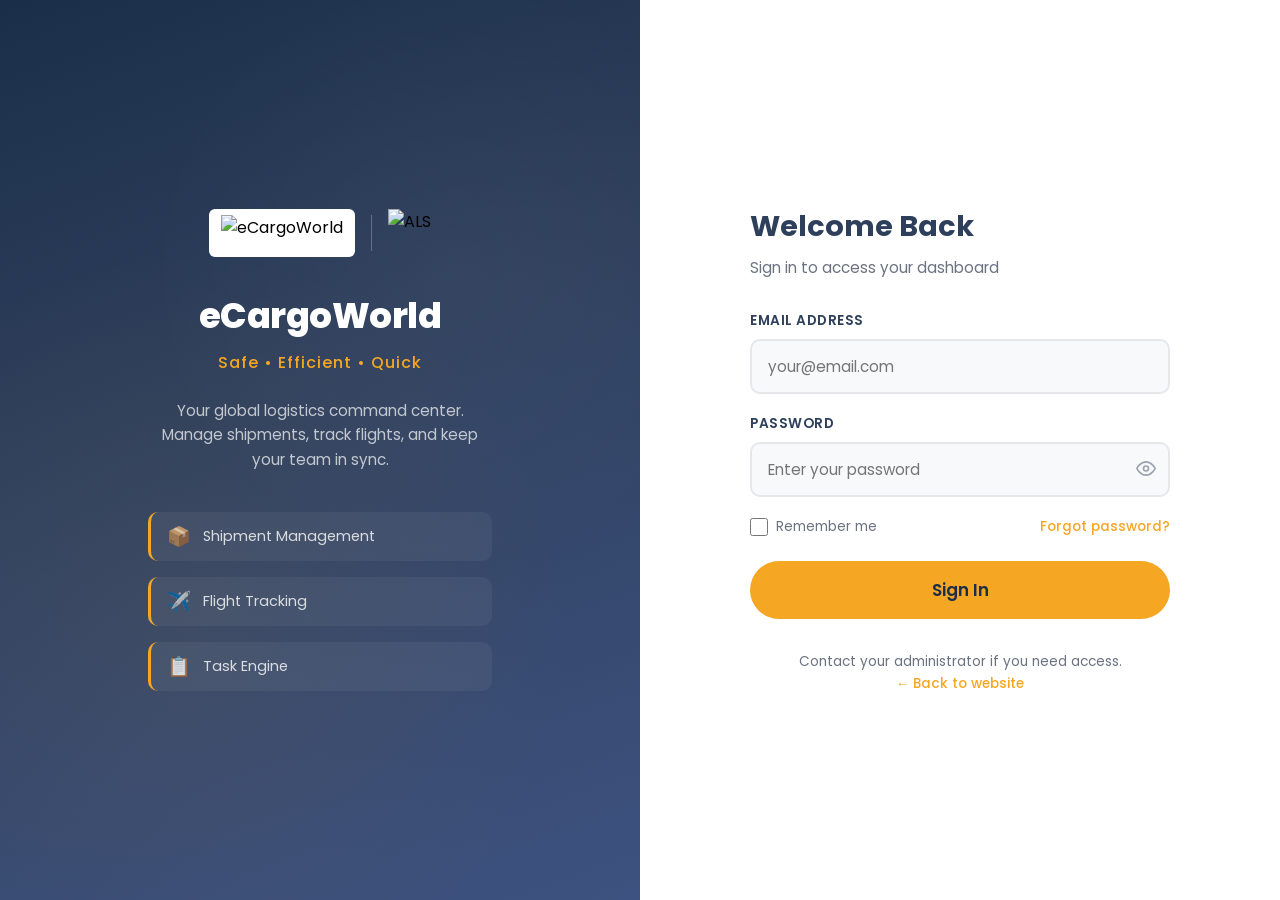
==== commit cbcf5d4b: "Update admin.html" ====
--- a/admin.html
+++ b/admin.html
@@ -3,12 +3,11 @@
 <head>
     <meta charset="UTF-8">
     <meta name="viewport" content="width=device-width, initial-scale=1.0">
-    <title>ALS eCargoWorld — Admin Panel</title>
+    <title>eCargoWorld — Admin Panel</title>
     <link rel="preconnect" href="https://fonts.googleapis.com">
     <link rel="preconnect" href="https://fonts.gstatic.com" crossorigin>
     <link href="https://fonts.googleapis.com/css2?family=Inter:wght@300;400;500;600;700;800;900&family=JetBrains+Mono:wght@400;500;600&display=swap" rel="stylesheet">
     <link rel="stylesheet" href="css/app.css">
-    <!-- THESE TWO LINES ARE CRITICAL -->
     <script src="https://cdn.jsdelivr.net/npm/@supabase/supabase-js@2/dist/umd/supabase.min.js"></script>
     <script src="js/supabase.js"></script>
     <style>
@@ -27,13 +26,13 @@
         .admin-section h3 { font-size: 1.3rem; font-weight: 700; margin-bottom: 24px; }
         .settings-group { background: var(--bg-card); border: 1px solid var(--border-subtle); border-radius: var(--radius-xl); padding: 28px; margin-bottom: 24px; }
         .settings-group h4 { font-size: 0.9rem; font-weight: 600; color: var(--text-primary); margin-bottom: 20px; padding-bottom: 16px; border-bottom: 1px solid var(--border-subtle); }
-        .image-upload-grid { display: grid; grid-template-columns: repeat(auto-fill, minmax(280px, 1fr)); gap: 20px; }
+        .image-upload-grid { display: grid; grid-template-columns: repeat(auto-fill, minmax(260px, 1fr)); gap: 20px; }
         .image-upload-card { background: var(--bg-elevated); border: 2px dashed var(--border-medium); border-radius: var(--radius-lg); padding: 24px; text-align: center; transition: var(--transition-fast); cursor: pointer; position: relative; }
         .image-upload-card:hover { border-color: var(--border-active); background: var(--accent-dim); }
         .image-upload-card.has-image { border-style: solid; border-color: var(--border-subtle); }
-        .image-preview { width: 100%; height: 160px; object-fit: contain; border-radius: var(--radius); margin-bottom: 12px; background: rgba(0,0,0,0.2); }
+        .image-preview { width: 100%; height: 140px; object-fit: contain; border-radius: var(--radius); margin-bottom: 12px; background: rgba(0,0,0,0.2); }
         .image-upload-card input[type="file"] { display: none; }
-        .upload-placeholder { padding: 40px 0; }
+        .upload-placeholder { padding: 30px 0; }
         .upload-icon { font-size: 2.5rem; margin-bottom: 12px; opacity: 0.5; }
         .upload-label-text { font-size: 0.9rem; font-weight: 500; color: var(--text-secondary); }
         .upload-hint { font-size: 0.75rem; color: var(--text-tertiary); margin-top: 4px; }
@@ -41,7 +40,7 @@
         .form-grid { display: grid; grid-template-columns: 1fr 1fr; gap: 16px; }
         .save-bar { display: flex; justify-content: flex-end; gap: 12px; padding: 20px 0; border-top: 1px solid var(--border-subtle); margin-top: 24px; }
         .btn { display: inline-flex; align-items: center; gap: 8px; padding: 10px 20px; border-radius: var(--radius); font-family: 'Inter', sans-serif; font-size: 0.875rem; font-weight: 600; border: none; cursor: pointer; transition: var(--transition-fast); white-space: nowrap; }
-        .btn-amber { background: var(--accent); color: #0f1419; }
+        .btn-amber { background: var(--accent); color: #1A2E4A; }
         .btn-amber:hover { background: #f7b840; transform: translateY(-1px); }
         .btn-outline-dark { background: transparent; border: 1px solid var(--border-medium); color: var(--text-primary); }
         .btn-outline-dark:hover { background: rgba(255,255,255,0.04); }
@@ -51,82 +50,118 @@
         .form-group label { font-size: 0.8rem; font-weight: 500; color: var(--text-secondary); text-transform: uppercase; letter-spacing: 0.5px; }
         .form-group input { background: var(--bg-tertiary); border: 1px solid var(--border-medium); color: var(--text-primary); padding: 10px 14px; border-radius: var(--radius); font-family: 'Inter', sans-serif; font-size: 0.9rem; outline: none; }
         .form-group input:focus { border-color: var(--border-active); box-shadow: 0 0 0 3px var(--accent-dim); }
+        @media (max-width: 768px) { .admin-layout { grid-template-columns: 1fr; } .admin-sidebar { display: none; } }
     </style>
 </head>
 <body class="app-body">
     <div class="admin-layout">
         <aside class="admin-sidebar">
-            <div class="admin-sidebar-header">
-                <h2>Admin Panel</h2>
-                <p>ALS eCargoWorld</p>
-            </div>
+            <div class="admin-sidebar-header"><h2>Admin Panel</h2><p>eCargoWorld</p></div>
             <ul class="admin-nav">
                 <li class="admin-nav-item active" data-section="branding">
-                    <svg width="18" height="18" viewBox="0 0 24 24" fill="none" stroke="currentColor" stroke-width="2"><rect x="3" y="3" width="18" height="18" rx="2" ry="2"/><circle cx="8.5" cy="8.5" r="1.5"/><polyline points="21 15 16 10 5 21"/></svg>
-                    Branding & Images
+                    <svg width="18" height="18" viewBox="0 0 24 24" fill="none" stroke="currentColor" stroke-width="2"><rect x="3" y="3" width="18" height="18" rx="2" ry="2"/><circle cx="8.5" cy="8.5" r="1.5"/><polyline points="21 15 16 10 5 21"/></svg>Branding & Images
                 </li>
                 <li class="admin-nav-item" data-section="settings">
-                    <svg width="18" height="18" viewBox="0 0 24 24" fill="none" stroke="currentColor" stroke-width="2"><circle cx="12" cy="12" r="3"/><path d="M19.4 15a1.65 1.65 0 00.33 1.82l.06.06a2 2 0 010 2.83 2 2 0 01-2.83 0l-.06-.06a1.65 1.65 0 00-1.82-.33 1.65 1.65 0 00-1 1.51V21a2 2 0 01-4 0v-.09A1.65 1.65 0 009 19.4a1.65 1.65 0 00-1.82.33l-.06.06a2 2 0 01-2.83-2.83l.06-.06A1.65 1.65 0 004.68 15a1.65 1.65 0 00-1.51-1H3a2 2 0 010-4h.09A1.65 1.65 0 004.6 9a1.65 1.65 0 00-.33-1.82l-.06-.06a2 2 0 012.83-2.83l.06.06A1.65 1.65 0 009 4.68a1.65 1.65 0 001-1.51V3a2 2 0 014 0v.09a1.65 1.65 0 001 1.51 1.65 1.65 0 001.82-.33l.06-.06a2 2 0 012.83 2.83l-.06.06A1.65 1.65 0 0019.4 9a1.65 1.65 0 001.51 1H21a2 2 0 010 4h-.09a1.65 1.65 0 00-1.51 1z"/></svg>
-                    General Settings
+                    <svg width="18" height="18" viewBox="0 0 24 24" fill="none" stroke="currentColor" stroke-width="2"><circle cx="12" cy="12" r="3"/><path d="M19.4 15a1.65 1.65 0 00.33 1.82l.06.06a2 2 0 010 2.83 2 2 0 01-2.83 0l-.06-.06a1.65 1.65 0 00-1.82-.33 1.65 1.65 0 00-1 1.51V21a2 2 0 01-4 0v-.09A1.65 1.65 0 009 19.4a1.65 1.65 0 00-1.82.33l-.06.06a2 2 0 01-2.83-2.83l.06-.06A1.65 1.65 0 004.68 15a1.65 1.65 0 00-1.51-1H3a2 2 0 010-4h.09A1.65 1.65 0 004.6 9a1.65 1.65 0 00-.33-1.82l-.06-.06a2 2 0 012.83-2.83l.06.06A1.65 1.65 0 009 4.68a1.65 1.65 0 001-1.51V3a2 2 0 014 0v.09a1.65 1.65 0 001 1.51 1.65 1.65 0 001.82-.33l.06-.06a2 2 0 012.83 2.83l-.06.06A1.65 1.65 0 0019.4 9a1.65 1.65 0 001.51 1H21a2 2 0 010 4h-.09a1.65 1.65 0 00-1.51 1z"/></svg>General Settings
                 </li>
                 <li class="admin-nav-item" data-section="users">
-                    <svg width="18" height="18" viewBox="0 0 24 24" fill="none" stroke="currentColor" stroke-width="2"><path d="M17 21v-2a4 4 0 00-4-4H5a4 4 0 00-4 4v2"/><circle cx="9" cy="7" r="4"/><path d="M23 21v-2a4 4 0 00-3-3.87"/><path d="M16 3.13a4 4 0 010 7.75"/></svg>
-                    Manage Users
+                    <svg width="18" height="18" viewBox="0 0 24 24" fill="none" stroke="currentColor" stroke-width="2"><path d="M17 21v-2a4 4 0 00-4-4H5a4 4 0 00-4 4v2"/><circle cx="9" cy="7" r="4"/><path d="M23 21v-2a4 4 0 00-3-3.87"/><path d="M16 3.13a4 4 0 010 7.75"/></svg>Manage Users
                 </li>
             </ul>
         </aside>
         <main class="admin-content">
+            
             <section class="admin-section active" id="sectionBranding">
                 <h3>Branding & Images</h3>
                 <p style="color: var(--text-tertiary); margin-bottom: 28px;">Upload logos and images that appear across the platform. Changes take effect immediately.</p>
+                
                 <div class="settings-group">
                     <h4>Company Logos</h4>
                     <div class="image-upload-grid">
                         <div class="image-upload-card" id="logoEcwCard">
                             <input type="file" id="logoEcwInput" accept="image/*" data-slot="logo_ecw">
-                            <div class="image-preview-wrap"><img class="image-preview" id="logoEcwPreview" src="" alt="eCargoWorld Logo" style="display:none;"></div>
-                            <div class="upload-placeholder" id="logoEcwPlaceholder"><div class="upload-icon">🏷️</div><div class="upload-label-text">eCargoWorld Logo</div><div class="upload-hint">White background recommended. PNG/SVG preferred.</div></div>
+                            <img class="image-preview" id="logoEcwPreview" src="" alt="eCargoWorld Logo" style="display:none;">
+                            <div class="upload-placeholder" id="logoEcwPlaceholder"><div class="upload-icon">🏷️</div><div class="upload-label-text">eCargoWorld Logo</div><div class="upload-hint">White background. PNG/SVG preferred.</div></div>
                             <div class="image-actions"><button class="btn btn-outline-dark btn-sm upload-trigger">Upload</button><button class="btn btn-outline-dark btn-sm remove-image" data-slot="logo_ecw" style="display:none;">Remove</button></div>
                         </div>
                         <div class="image-upload-card" id="logoAlsCard">
                             <input type="file" id="logoAlsInput" accept="image/*" data-slot="logo_als">
-                            <div class="image-preview-wrap"><img class="image-preview" id="logoAlsPreview" src="" alt="ALS Logo" style="display:none;"></div>
-                            <div class="upload-placeholder" id="logoAlsPlaceholder"><div class="upload-icon">🏷️</div><div class="upload-label-text">ALS Logo</div><div class="upload-hint">Transparent background preferred. PNG/SVG preferred.</div></div>
+                            <img class="image-preview" id="logoAlsPreview" src="" alt="ALS Logo" style="display:none;">
+                            <div class="upload-placeholder" id="logoAlsPlaceholder"><div class="upload-icon">🏷️</div><div class="upload-label-text">ALS Logo</div><div class="upload-hint">Transparent. PNG/SVG preferred.</div></div>
                             <div class="image-actions"><button class="btn btn-outline-dark btn-sm upload-trigger">Upload</button><button class="btn btn-outline-dark btn-sm remove-image" data-slot="logo_als" style="display:none;">Remove</button></div>
                         </div>
                     </div>
                 </div>
+
                 <div class="settings-group">
                     <h4>Website Images</h4>
                     <div class="image-upload-grid">
                         <div class="image-upload-card" id="heroImageCard">
                             <input type="file" id="heroImageInput" accept="image/*" data-slot="hero_image">
-                            <div class="image-preview-wrap"><img class="image-preview" id="heroImagePreview" src="" alt="Hero Background" style="display:none;"></div>
-                            <div class="upload-placeholder" id="heroImagePlaceholder"><div class="upload-icon">🖼️</div><div class="upload-label-text">Hero Section Background</div><div class="upload-hint">Recommended: 1920×1080px. Dark image works best.</div></div>
+                            <img class="image-preview" id="heroImagePreview" src="" alt="Hero Background" style="display:none;">
+                            <div class="upload-placeholder" id="heroImagePlaceholder"><div class="upload-icon">🖼️</div><div class="upload-label-text">Hero Section Background</div><div class="upload-hint">1920×1080px. Dark image.</div></div>
                             <div class="image-actions"><button class="btn btn-outline-dark btn-sm upload-trigger">Upload</button><button class="btn btn-outline-dark btn-sm remove-image" data-slot="hero_image" style="display:none;">Remove</button></div>
                         </div>
                         <div class="image-upload-card" id="whyUsImageCard">
                             <input type="file" id="whyUsImageInput" accept="image/*" data-slot="why_us_image">
-                            <div class="image-preview-wrap"><img class="image-preview" id="whyUsImagePreview" src="" alt="Why Us Background" style="display:none;"></div>
-                            <div class="upload-placeholder" id="whyUsImagePlaceholder"><div class="upload-icon">🖼️</div><div class="upload-label-text">Why Choose Us Background</div><div class="upload-hint">Recommended: 1920×1080px. Dark/abstract image.</div></div>
+                            <img class="image-preview" id="whyUsImagePreview" src="" alt="About Background" style="display:none;">
+                            <div class="upload-placeholder" id="whyUsImagePlaceholder"><div class="upload-icon">🖼️</div><div class="upload-label-text">About Section Background</div><div class="upload-hint">1920×1080px. Dark/abstract.</div></div>
                             <div class="image-actions"><button class="btn btn-outline-dark btn-sm upload-trigger">Upload</button><button class="btn btn-outline-dark btn-sm remove-image" data-slot="why_us_image" style="display:none;">Remove</button></div>
                         </div>
                         <div class="image-upload-card" id="serviceAirImageCard">
                             <input type="file" id="serviceAirInput" accept="image/*" data-slot="service_air">
-                            <div class="image-preview-wrap"><img class="image-preview" id="serviceAirPreview" src="" alt="Air Freight" style="display:none;"></div>
-                            <div class="upload-placeholder" id="serviceAirPlaceholder"><div class="upload-icon">✈️</div><div class="upload-label-text">Air Freight Image</div><div class="upload-hint">Recommended: 800×600px</div></div>
+                            <img class="image-preview" id="serviceAirPreview" src="" alt="Air Freight" style="display:none;">
+                            <div class="upload-placeholder" id="serviceAirPlaceholder"><div class="upload-icon">✈️</div><div class="upload-label-text">Air Freight Image</div><div class="upload-hint">800×600px</div></div>
                             <div class="image-actions"><button class="btn btn-outline-dark btn-sm upload-trigger">Upload</button><button class="btn btn-outline-dark btn-sm remove-image" data-slot="service_air" style="display:none;">Remove</button></div>
                         </div>
                         <div class="image-upload-card" id="serviceSeaImageCard">
                             <input type="file" id="serviceSeaInput" accept="image/*" data-slot="service_sea">
-                            <div class="image-preview-wrap"><img class="image-preview" id="serviceSeaPreview" src="" alt="Sea Freight" style="display:none;"></div>
-                            <div class="upload-placeholder" id="serviceSeaPlaceholder"><div class="upload-icon">🚢</div><div class="upload-label-text">Sea Freight Image</div><div class="upload-hint">Recommended: 800×600px</div></div>
+                            <img class="image-preview" id="serviceSeaPreview" src="" alt="Sea Freight" style="display:none;">
+                            <div class="upload-placeholder" id="serviceSeaPlaceholder"><div class="upload-icon">🚢</div><div class="upload-label-text">Sea Freight Image</div><div class="upload-hint">800×600px</div></div>
                             <div class="image-actions"><button class="btn btn-outline-dark btn-sm upload-trigger">Upload</button><button class="btn btn-outline-dark btn-sm remove-image" data-slot="service_sea" style="display:none;">Remove</button></div>
                         </div>
                     </div>
                 </div>
+
+                <div class="settings-group">
+                    <h4>Certification Logos</h4>
+                    <div class="image-upload-grid">
+                        <div class="image-upload-card" id="certIataCard">
+                            <input type="file" id="certIataInput" accept="image/*" data-slot="cert_iata">
+                            <img class="image-preview" id="certIataPreview" src="" alt="IATA Logo" style="display:none;">
+                            <div class="upload-placeholder" id="certIataPlaceholder"><div class="upload-icon">🏷️</div><div class="upload-label-text">IATA Logo</div><div class="upload-hint">White/transparent. PNG/SVG.</div></div>
+                            <div class="image-actions"><button class="btn btn-outline-dark btn-sm upload-trigger">Upload</button><button class="btn btn-outline-dark btn-sm remove-image" data-slot="cert_iata" style="display:none;">Remove</button></div>
+                        </div>
+                        <div class="image-upload-card" id="certPiffaCard">
+                            <input type="file" id="certPiffaInput" accept="image/*" data-slot="cert_piffa">
+                            <img class="image-preview" id="certPiffaPreview" src="" alt="PIFFA Logo" style="display:none;">
+                            <div class="upload-placeholder" id="certPiffaPlaceholder"><div class="upload-icon">🏷️</div><div class="upload-label-text">PIFFA Logo</div><div class="upload-hint">White/transparent. PNG/SVG.</div></div>
+                            <div class="image-actions"><button class="btn btn-outline-dark btn-sm upload-trigger">Upload</button><button class="btn btn-outline-dark btn-sm remove-image" data-slot="cert_piffa" style="display:none;">Remove</button></div>
+                        </div>
+                        <div class="image-upload-card" id="certAacCard">
+                            <input type="file" id="certAacInput" accept="image/*" data-slot="cert_aac">
+                            <img class="image-preview" id="certAacPreview" src="" alt="AAC Logo" style="display:none;">
+                            <div class="upload-placeholder" id="certAacPlaceholder"><div class="upload-icon">🏷️</div><div class="upload-label-text">AAC Logo</div><div class="upload-hint">White/transparent. PNG/SVG.</div></div>
+                            <div class="image-actions"><button class="btn btn-outline-dark btn-sm upload-trigger">Upload</button><button class="btn btn-outline-dark btn-sm remove-image" data-slot="cert_aac" style="display:none;">Remove</button></div>
+                        </div>
+                        <div class="image-upload-card" id="certLcciCard">
+                            <input type="file" id="certLcciInput" accept="image/*" data-slot="cert_lcci">
+                            <img class="image-preview" id="certLcciPreview" src="" alt="LCCI Logo" style="display:none;">
+                            <div class="upload-placeholder" id="certLcciPlaceholder"><div class="upload-icon">🏷️</div><div class="upload-label-text">LCCI Logo</div><div class="upload-hint">White/transparent. PNG/SVG.</div></div>
+                            <div class="image-actions"><button class="btn btn-outline-dark btn-sm upload-trigger">Upload</button><button class="btn btn-outline-dark btn-sm remove-image" data-slot="cert_lcci" style="display:none;">Remove</button></div>
+                        </div>
+                        <div class="image-upload-card" id="certNaplccCard">
+                            <input type="file" id="certNaplccInput" accept="image/*" data-slot="cert_naplcc">
+                            <img class="image-preview" id="certNaplccPreview" src="" alt="NAPLCC Logo" style="display:none;">
+                            <div class="upload-placeholder" id="certNaplccPlaceholder"><div class="upload-icon">🏷️</div><div class="upload-label-text">NAPLCC Logo</div><div class="upload-hint">White/transparent. PNG/SVG.</div></div>
+                            <div class="image-actions"><button class="btn btn-outline-dark btn-sm upload-trigger">Upload</button><button class="btn btn-outline-dark btn-sm remove-image" data-slot="cert_naplcc" style="display:none;">Remove</button></div>
+                        </div>
+                    </div>
+                </div>
+
                 <div class="save-bar"><button class="btn btn-amber btn-lg" id="saveBranding">Save All Images</button></div>
             </section>
+
             <section class="admin-section" id="sectionSettings">
                 <h3>General Settings</h3>
                 <div class="settings-group">
@@ -141,12 +176,14 @@
                 </div>
                 <div class="save-bar"><button class="btn btn-amber btn-lg" id="saveSettings">Save Settings</button></div>
             </section>
+
             <section class="admin-section" id="sectionUsers">
                 <h3>Manage Users</h3>
-                <div class="settings-group"><h4>Employees & Managers</h4><div id="usersList"><p style="color: var(--text-tertiary);">User management coming soon.</p></div></div>
+                <div class="settings-group"><h4>Employees & Managers</h4><div id="usersList"><p style="color: var(--text-tertiary);">User management — use Supabase Dashboard to add/remove users.</p></div></div>
             </section>
+
         </main>
     </div>
-    <script type="module" src="js/admin.js"></script>
+    <script src="js/admin.js"></script>
 </body>
 </html>
--- a/css/app.css
+++ b/css/app.css
@@ -1,62 +1,55 @@
 /* ============================================
-   ALS eCargoWorld — App Dashboard Styles
-   Command Center Aesthetic
+   eCargoWorld — Dashboard Styles
+   Brand: #2E3F5C (navy) + #F5A623 (amber)
    ============================================ */
 
 :root {
-    --bg-primary: #0f1419;
-    --bg-secondary: #1a1f26;
-    --bg-tertiary: #222830;
-    --bg-card: #1e2430;
-    --bg-elevated: #252c38;
-    --border-subtle: rgba(255,255,255,0.06);
-    --border-medium: rgba(255,255,255,0.1);
-    --border-active: rgba(245, 166, 35, 0.3);
-    
-    --text-primary: #ffffff;
-    --text-secondary: rgba(255,255,255,0.7);
-    --text-tertiary: rgba(255,255,255,0.45);
-    --text-inverse: #0f1419;
-    
+    --bg-primary: #1A2E4A;
+    --bg-secondary: #2E3F5C;
+    --bg-tertiary: #3D5280;
+    --bg-card: #2E3F5C;
+    --bg-elevated: #3D5280;
+    --border-subtle: rgba(255,255,255,0.08);
+    --border-medium: rgba(255,255,255,0.15);
+    --border-active: rgba(245, 166, 35, 0.4);
+
+    --text-primary: #FFFFFF;
+    --text-secondary: rgba(255,255,255,0.75);
+    --text-tertiary: rgba(255,255,255,0.5);
+
     --accent: #F5A623;
-    --accent-glow: rgba(245, 166, 35, 0.2);
-    --accent-dim: rgba(245, 166, 35, 0.08);
-    
-    --navy: #2E3F5C;
-    --navy-light: #3D5280;
-    --deep-blue: #1A2E4A;
-    
+    --accent-glow: rgba(245, 166, 35, 0.25);
+    --accent-dim: rgba(245, 166, 35, 0.1);
+
     --green: #22c55e;
-    --green-dim: rgba(34, 197, 94, 0.1);
+    --green-dim: rgba(34, 197, 94, 0.15);
     --red: #ef4444;
-    --red-dim: rgba(239, 68, 68, 0.1);
+    --red-dim: rgba(239, 68, 68, 0.15);
     --orange: #f59e0b;
-    --orange-dim: rgba(245, 158, 11, 0.1);
+    --orange-dim: rgba(245, 158, 11, 0.15);
     --blue: #3b82f6;
-    --blue-dim: rgba(59, 130, 246, 0.1);
-    
+    --blue-dim: rgba(59, 130, 246, 0.15);
+
     --radius-sm: 6px;
     --radius: 10px;
     --radius-lg: 16px;
     --radius-xl: 20px;
-    
-    --shadow-card: 0 1px 3px rgba(0,0,0,0.3), 0 1px 2px rgba(0,0,0,0.2);
-    --shadow-elevated: 0 4px 16px rgba(0,0,0,0.4);
-    --shadow-modal: 0 20px 60px rgba(0,0,0,0.6);
-    
+
+    --shadow-card: 0 1px 3px rgba(0,0,0,0.2);
+    --shadow-elevated: 0 4px 16px rgba(0,0,0,0.3);
+
     --font-sans: 'Inter', -apple-system, BlinkMacSystemFont, 'Segoe UI', sans-serif;
     --font-mono: 'JetBrains Mono', 'Fira Code', monospace;
-    
-    --transition-fast: 0.15s cubic-bezier(0.4, 0, 0.2, 1);
-    --transition: 0.25s cubic-bezier(0.4, 0, 0.2, 1);
-    --transition-slow: 0.4s cubic-bezier(0.4, 0, 0.2, 1);
+
+    --transition-fast: 0.15s ease;
+    --transition: 0.25s ease;
 }
 
 *, *::before, *::after { margin: 0; padding: 0; box-sizing: border-box; }
 
 html { font-size: 16px; }
 
-body.app-body {
+body {
     font-family: var(--font-sans);
     background: var(--bg-primary);
     color: var(--text-primary);
@@ -64,11 +57,10 @@
     display: flex;
     flex-direction: column;
     -webkit-font-smoothing: antialiased;
-    -moz-osx-font-smoothing: grayscale;
-}
-
-/* ============================================
-   COMMAND BAR
+}
+
+/* ============================================
+   COMMAND BAR (TOP)
    ============================================ */
 .command-bar {
     display: flex;
@@ -81,13 +73,12 @@
     position: sticky;
     top: 0;
     z-index: 100;
-    backdrop-filter: blur(12px);
 }
 
 .command-left {
     display: flex;
     align-items: center;
-    gap: 32px;
+    gap: 28px;
 }
 
 .brand-block {
@@ -99,6 +90,7 @@
 .cmd-logo {
     height: 28px;
     width: auto;
+    object-fit: contain;
 }
 
 .cmd-logo-ecw {
@@ -137,7 +129,7 @@
 
 .cmd-nav-item:hover {
     color: var(--text-primary);
-    background: rgba(255,255,255,0.04);
+    background: rgba(255,255,255,0.05);
 }
 
 .cmd-nav-item.active {
@@ -145,116 +137,76 @@
     background: var(--accent-dim);
 }
 
-.cmd-nav-item.active svg {
-    stroke: var(--accent);
-}
-
 .command-right {
     display: flex;
     align-items: center;
     gap: 16px;
 }
 
-.global-search {
-    display: flex;
-    align-items: center;
-    gap: 8px;
-    background: var(--bg-tertiary);
-    border: 1px solid var(--border-subtle);
+.user-menu {
+    display: flex;
+    align-items: center;
+    gap: 10px;
+    cursor: pointer;
+    padding: 6px 14px 6px 6px;
     border-radius: var(--radius);
-    padding: 8px 14px;
     transition: var(--transition-fast);
-}
-
-.global-search:focus-within {
-    border-color: var(--border-active);
-    box-shadow: 0 0 0 3px var(--accent-dim);
-}
-
-.global-search svg {
-    stroke: var(--text-tertiary);
-    flex-shrink: 0;
-}
-
-.global-search input {
-    background: transparent;
+    background: rgba(255,255,255,0.04);
     border: none;
     color: var(--text-primary);
     font-family: var(--font-sans);
-    font-size: 0.85rem;
-    width: 200px;
-    outline: none;
-}
-
-.global-search input::placeholder {
-    color: var(--text-tertiary);
-}
-
-.rate-ticker {
-    display: flex;
-    align-items: center;
-    gap: 8px;
-    background: var(--accent-dim);
-    border: 1px solid var(--border-active);
-    border-radius: var(--radius);
-    padding: 8px 14px;
-}
-
-.ticker-label {
-    font-size: 0.7rem;
-    text-transform: uppercase;
-    letter-spacing: 1px;
-    color: var(--text-tertiary);
-    font-weight: 600;
-}
-
-.ticker-value {
-    font-family: var(--font-mono);
-    font-size: 0.9rem;
-    font-weight: 600;
-    color: var(--accent);
-}
-
-.user-menu {
-    display: flex;
-    align-items: center;
-    gap: 10px;
-    cursor: pointer;
-    padding: 6px 12px 6px 6px;
-    border-radius: var(--radius);
-    transition: var(--transition-fast);
 }
 
 .user-menu:hover {
-    background: rgba(255,255,255,0.04);
+    background: rgba(255,255,255,0.08);
 }
 
 .user-avatar {
     width: 34px;
     height: 34px;
     border-radius: 50%;
-    background: var(--navy-light);
+    background: var(--accent);
     display: flex;
     align-items: center;
     justify-content: center;
     font-weight: 600;
     font-size: 0.85rem;
-    color: white;
+    color: #1A2E4A;
 }
 
 .user-name {
     font-size: 0.85rem;
     font-weight: 500;
+}
+
+.btn-logout {
+    background: rgba(255,255,255,0.08);
+    border: 1px solid rgba(255,255,255,0.15);
     color: var(--text-secondary);
-}
-
-/* ============================================
-   MAIN CONTENT
+    padding: 8px 16px;
+    border-radius: var(--radius);
+    cursor: pointer;
+    font-family: var(--font-sans);
+    font-size: 0.8rem;
+    transition: var(--transition-fast);
+}
+
+.btn-logout:hover {
+    background: rgba(239,68,68,0.2);
+    border-color: var(--red);
+    color: var(--red);
+}
+
+/* ============================================
+   MAIN CONTENT AREA
    ============================================ */
 .app-main {
     flex: 1;
     padding: 24px;
     overflow-y: auto;
+    max-width: 1400px;
+    margin: 0 auto;
+    width: 100%;
 }
 
 .screen {
@@ -305,14 +257,14 @@
     font-weight: 500;
 }
 
+.urgency-item.critical { border-left: 3px solid var(--red); }
 .urgency-item.critical .urgency-count { color: var(--red); }
-.urgency-item.critical { border-left: 3px solid var(--red); }
+.urgency-item.warning { border-left: 3px solid var(--orange); }
 .urgency-item.warning .urgency-count { color: var(--orange); }
-.urgency-item.warning { border-left: 3px solid var(--orange); }
+.urgency-item.info { border-left: 3px solid var(--blue); }
 .urgency-item.info .urgency-count { color: var(--blue); }
-.urgency-item.info { border-left: 3px solid var(--blue); }
+.urgency-item.success { border-left: 3px solid var(--green); }
 .urgency-item.success .urgency-count { color: var(--green); }
-.urgency-item.success { border-left: 3px solid var(--green); }
 
 /* ============================================
    DASHBOARD GRID
@@ -329,11 +281,6 @@
     border: 1px solid var(--border-subtle);
     border-radius: var(--radius-xl);
     padding: 24px;
-    transition: var(--transition);
-}
-
-.dash-card:hover {
-    border-color: var(--border-medium);
 }
 
 .card-header {
@@ -347,29 +294,20 @@
     font-size: 0.95rem;
     font-weight: 600;
     letter-spacing: -0.2px;
+    color: var(--text-primary);
 }
 
 .card-badge {
     font-size: 0.75rem;
     color: var(--accent);
     background: var(--accent-dim);
-    padding: 4px 10px;
+    padding: 4px 12px;
     border-radius: 20px;
     font-weight: 500;
 }
 
-.card-link {
-    font-size: 0.8rem;
-    color: var(--accent);
-    cursor: pointer;
-    font-weight: 500;
-}
-
-/* Card: Timeline */
-.card-timeline {
-    grid-column: 1;
-    grid-row: 1;
-}
+/* Timeline Card */
+.card-timeline { grid-column: 1; grid-row: 1; }
 
 .timeline-track {
     display: flex;
@@ -383,32 +321,21 @@
     flex-direction: column;
     align-items: center;
     gap: 8px;
-    position: relative;
+    flex: 1;
 }
 
 .stage-dot {
-    width: 12px;
-    height: 12px;
+    width: 14px;
+    height: 14px;
     border-radius: 50%;
     background: var(--bg-tertiary);
     border: 2px solid var(--border-medium);
-    transition: var(--transition);
-    position: relative;
 }
 
 .stage-dot.active {
     background: var(--accent);
     border-color: var(--accent);
     box-shadow: 0 0 12px var(--accent-glow);
-}
-
-.stage-dot.pulse {
-    animation: dotPulse 2s ease-in-out infinite;
-}
-
-@keyframes dotPulse {
-    0%, 100% { box-shadow: 0 0 0 0 var(--accent-glow); }
-    50% { box-shadow: 0 0 0 12px transparent; }
 }
 
 .stage-info {
@@ -430,42 +357,34 @@
 }
 
 .timeline-connector {
-    flex: 1;
+    flex: 0.5;
     height: 2px;
     background: var(--border-medium);
-    margin-top: 5px;
-    min-width: 30px;
+    margin-top: 6px;
 }
 
 .timeline-connector.active {
     background: var(--accent);
 }
 
-/* Card: Urgent Tasks */
-.card-urgent {
-    grid-column: 2;
-    grid-row: 1 / 3;
-}
+/* Urgent Tasks Card */
+.card-urgent { grid-column: 2; grid-row: 1 / 3; }
 
 .task-list-urgent {
     display: flex;
     flex-direction: column;
+    gap: 10px;
+}
+
+.urgent-task {
+    display: flex;
+    align-items: flex-start;
     gap: 12px;
-}
-
-.urgent-task {
-    display: flex;
-    align-items: flex-start;
-    gap: 14px;
-    padding: 16px;
+    padding: 14px;
     background: var(--bg-elevated);
     border-radius: var(--radius);
     border-left: 3px solid transparent;
     transition: var(--transition-fast);
-}
-
-.urgent-task:hover {
-    background: var(--bg-tertiary);
 }
 
 .urgent-task.overdue {
@@ -488,28 +407,25 @@
 
 .urgent-task.overdue .task-priority-indicator {
     background: var(--red);
-    box-shadow: 0 0 8px rgba(239, 68, 68, 0.5);
+    box-shadow: 0 0 8px rgba(239,68,68,0.5);
 }
 
 .urgent-task.due-soon .task-priority-indicator {
     background: var(--orange);
-    box-shadow: 0 0 8px rgba(245, 158, 11, 0.5);
-}
-
-.task-body {
-    flex: 1;
-    min-width: 0;
-}
+    box-shadow: 0 0 8px rgba(245,158,11,0.5);
+}
+
+.task-body { flex: 1; min-width: 0; }
 
 .task-shipment {
     font-family: var(--font-mono);
-    font-size: 0.8rem;
+    font-size: 0.75rem;
     color: var(--text-tertiary);
     margin-bottom: 2px;
 }
 
 .task-action {
-    font-size: 0.9rem;
+    font-size: 0.875rem;
     font-weight: 500;
     color: var(--text-primary);
     margin-bottom: 4px;
@@ -520,14 +436,12 @@
     color: var(--text-tertiary);
 }
 
-.urgent-task.overdue .task-deadline {
-    color: var(--red);
-}
+.urgent-task.overdue .task-deadline { color: var(--red); }
 
 .task-do-btn {
     padding: 8px 16px;
     background: var(--accent);
-    color: var(--text-inverse);
+    color: #1A2E4A;
     border: none;
     border-radius: var(--radius-sm);
     font-family: var(--font-sans);
@@ -540,19 +454,15 @@
 
 .task-do-btn:hover {
     background: #f7b840;
-    transform: translateY(-1px);
-}
-
-/* Card: Activity Feed */
-.card-feed {
-    grid-column: 1;
-    grid-row: 2;
-}
+}
+
+/* Activity Feed */
+.card-feed { grid-column: 1; grid-row: 2; }
 
 .activity-feed {
     display: flex;
     flex-direction: column;
-    gap: 2px;
+    gap: 0;
 }
 
 .feed-item {
@@ -563,9 +473,7 @@
     border-bottom: 1px solid var(--border-subtle);
 }
 
-.feed-item:last-child {
-    border-bottom: none;
-}
+.feed-item:last-child { border-bottom: none; }
 
 .feed-icon {
     width: 10px;
@@ -586,124 +494,39 @@
     margin-bottom: 2px;
 }
 
-.feed-content strong {
-    font-weight: 600;
-}
+.feed-content strong { font-weight: 600; }
 
 .feed-time {
     font-size: 0.75rem;
     color: var(--text-tertiary);
 }
 
-/* Card: Profit */
-.card-profit {
-    grid-column: 2;
-    grid-row: 3;
-}
-
-.profit-display {
-    text-align: center;
-}
-
-.profit-main {
-    margin-bottom: 16px;
-}
-
-.profit-currency {
-    font-size: 0.8rem;
-    color: var(--text-tertiary);
-    text-transform: uppercase;
-    letter-spacing: 1px;
-    display: block;
-    margin-bottom: 4px;
-}
-
-.profit-amount {
-    font-size: 2.5rem;
-    font-weight: 800;
-    font-family: var(--font-mono);
-    color: var(--accent);
-    letter-spacing: -1px;
-}
-
-.profit-meta {
-    display: flex;
-    justify-content: center;
-    gap: 32px;
+/* ============================================
+   SCREEN: SHIPMENTS TABLE
+   ============================================ */
+.screen-toolbar {
+    display: flex;
+    justify-content: space-between;
+    align-items: center;
     margin-bottom: 20px;
-}
-
-.profit-stat {
-    text-align: center;
-}
-
-.profit-label {
-    display: block;
-    font-size: 0.7rem;
-    color: var(--text-tertiary);
-    text-transform: uppercase;
-    letter-spacing: 0.5px;
-}
-
-.profit-value {
-    font-size: 1.1rem;
-    font-weight: 600;
-    font-family: var(--font-mono);
-}
-
-.profit-value.positive {
-    color: var(--green);
-}
-
-.profit-bar {
-    height: 6px;
-    background: var(--bg-tertiary);
-    border-radius: 3px;
-    overflow: hidden;
-    margin-bottom: 8px;
-}
-
-.profit-bar-fill {
-    height: 100%;
-    background: linear-gradient(90deg, var(--accent), #f7b840);
-    border-radius: 3px;
-    transition: width 1s ease;
-}
-
-.profit-target {
-    font-size: 0.75rem;
-    color: var(--text-tertiary);
-}
-
-/* ============================================
-   SCREEN TOOLBAR
-   ============================================ */
-.screen-toolbar {
-    display: flex;
-    justify-content: space-between;
-    align-items: center;
-    margin-bottom: 24px;
+    flex-wrap: wrap;
+    gap: 12px;
 }
 
 .screen-toolbar h2 {
-    font-size: 1.5rem;
+    font-size: 1.4rem;
     font-weight: 700;
-    letter-spacing: -0.3px;
 }
 
 .toolbar-actions {
     display: flex;
     align-items: center;
-    gap: 12px;
-}
-
-.filter-group {
-    display: flex;
-    gap: 8px;
+    gap: 10px;
+    flex-wrap: wrap;
 }
 
 .filter-select {
-    background: var(--bg-tertiary);
+    background: var(--bg-card);
     border: 1px solid var(--border-medium);
     color: var(--text-primary);
     padding: 10px 14px;
@@ -714,11 +537,111 @@
     outline: none;
 }
 
-.filter-select:focus {
+.shipment-table-wrap {
+    background: var(--bg-card);
+    border: 1px solid var(--border-subtle);
+    border-radius: var(--radius-xl);
+    overflow-x: auto;
+}
+
+.shipment-table {
+    width: 100%;
+    border-collapse: collapse;
+    min-width: 900px;
+}
+
+.shipment-table th {
+    text-align: left;
+    padding: 14px 20px;
+    font-size: 0.7rem;
+    text-transform: uppercase;
+    letter-spacing: 1px;
+    color: var(--text-tertiary);
+    font-weight: 600;
+    background: var(--bg-secondary);
+    border-bottom: 1px solid var(--border-subtle);
+}
+
+.shipment-table td {
+    padding: 14px 20px;
+    font-size: 0.875rem;
+    border-bottom: 1px solid var(--border-subtle);
+}
+
+.shipment-table tr:hover td {
+    background: rgba(255,255,255,0.03);
+}
+
+.shipment-table tr:last-child td { border-bottom: none; }
+
+.awb-mono {
+    font-family: var(--font-mono);
+    font-size: 0.8rem;
+    color: var(--accent);
+}
+
+.route-display {
+    display: flex;
+    align-items: center;
+    gap: 8px;
+}
+
+.route-code {
+    font-weight: 600;
+    font-size: 0.85rem;
+}
+
+.route-arrow {
+    color: var(--text-tertiary);
+    flex-shrink: 0;
+}
+
+.status-badge {
+    display: inline-block;
+    padding: 4px 12px;
+    border-radius: 20px;
+    font-size: 0.75rem;
+    font-weight: 600;
+}
+
+.status-draft { background: var(--bg-tertiary); color: var(--text-tertiary); }
+.status-confirmed { background: var(--blue-dim); color: var(--blue); }
+.status-booked { background: var(--accent-dim); color: var(--accent); }
+.status-departed { background: var(--orange-dim); color: var(--orange); }
+.status-arrived { background: var(--green-dim); color: var(--green); }
+.status-delivered { background: rgba(139,92,246,0.15); color: #a78bfa; }
+
+.profit-positive { color: var(--green); font-weight: 600; }
+.profit-negative { color: var(--red); font-weight: 600; }
+
+.row-actions {
+    display: flex;
+    gap: 6px;
+}
+
+.row-action-btn {
+    background: rgba(255,255,255,0.05);
+    border: 1px solid var(--border-subtle);
+    color: var(--text-tertiary);
+    width: 34px;
+    height: 34px;
+    border-radius: var(--radius-sm);
+    cursor: pointer;
+    display: flex;
+    align-items: center;
+    justify-content: center;
+    transition: var(--transition-fast);
+}
+
+.row-action-btn:hover {
+    background: var(--accent-dim);
+    color: var(--accent);
     border-color: var(--border-active);
 }
 
-/* Buttons (shared) */
+/* ============================================
+   BUTTONS
+   ============================================ */
 .btn {
     display: inline-flex;
     align-items: center;
@@ -736,7 +659,7 @@
 
 .btn-amber {
     background: var(--accent);
-    color: var(--text-inverse);
+    color: #1A2E4A;
 }
 
 .btn-amber:hover {
@@ -752,270 +675,25 @@
 }
 
 .btn-outline-dark:hover {
-    background: rgba(255,255,255,0.04);
-}
-
-/* ============================================
-   SHIPMENT TABLE
-   ============================================ */
-.shipment-table-wrap {
-    background: var(--bg-card);
-    border: 1px solid var(--border-subtle);
-    border-radius: var(--radius-xl);
-    overflow: hidden;
-}
-
-.shipment-table {
-    width: 100%;
-    border-collapse: collapse;
-}
-
-.shipment-table th {
-    text-align: left;
-    padding: 14px 20px;
-    font-size: 0.7rem;
-    text-transform: uppercase;
-    letter-spacing: 1px;
-    color: var(--text-tertiary);
-    font-weight: 600;
-    background: var(--bg-secondary);
-    border-bottom: 1px solid var(--border-subtle);
-}
-
-.shipment-table td {
-    padding: 16px 20px;
-    font-size: 0.875rem;
-    border-bottom: 1px solid var(--border-subtle);
-    color: var(--text-primary);
-}
-
-.shipment-table tr:hover td {
-    background: rgba(255,255,255,0.02);
-}
-
-.shipment-table tr:last-child td {
-    border-bottom: none;
-}
-
-.status-badge {
-    display: inline-block;
-    padding: 4px 12px;
-    border-radius: 20px;
-    font-size: 0.75rem;
-    font-weight: 600;
-}
-
-.status-draft { background: var(--bg-tertiary); color: var(--text-tertiary); }
-.status-confirmed { background: var(--blue-dim); color: var(--blue); }
-.status-booked { background: var(--accent-dim); color: var(--accent); }
-.status-departed { background: var(--orange-dim); color: var(--orange); }
-.status-arrived { background: var(--green-dim); color: var(--green); }
-.status-delivered { background: rgba(139, 92, 246, 0.1); color: #8b5cf6; }
-
-.profit-positive { color: var(--green); }
-.profit-negative { color: var(--red); }
-
-/* ============================================
-   TASK BOARD
-   ============================================ */
-.task-board {
-    display: grid;
-    grid-template-columns: repeat(4, 1fr);
-    gap: 16px;
-}
-
-.task-column {
-    background: var(--bg-card);
-    border: 1px solid var(--border-subtle);
-    border-radius: var(--radius-lg);
-    overflow: hidden;
-}
-
-.column-header {
-    display: flex;
-    justify-content: space-between;
-    align-items: center;
-    padding: 16px 20px;
-    font-size: 0.85rem;
-    font-weight: 600;
-    border-bottom: 1px solid var(--border-subtle);
-}
-
-.column-count {
-    font-family: var(--font-mono);
-    font-size: 0.8rem;
-    padding: 2px 10px;
-    border-radius: 20px;
-    background: var(--bg-tertiary);
-}
-
-.overdue-header { color: var(--red); }
-.today-header { color: var(--orange); }
-.upcoming-header { color: var(--blue); }
-.done-header { color: var(--green); }
-
-.column-body {
-    padding: 12px;
-    display: flex;
-    flex-direction: column;
-    gap: 8px;
-    min-height: 200px;
-}
-
-/* ============================================
-   FLIGHT GRID
-   ============================================ */
-.flight-grid {
-    display: grid;
-    grid-template-columns: repeat(auto-fill, minmax(340px, 1fr));
-    gap: 16px;
-}
-
-/* ============================================
-   RATES GRID
-   ============================================ */
-.rates-grid {
-    display: grid;
-    grid-template-columns: repeat(auto-fill, minmax(300px, 1fr));
-    gap: 16px;
-}
-
-/* ============================================
-   MODAL
-   ============================================ */
-.modal-overlay {
-    position: fixed;
-    inset: 0;
-    background: rgba(0,0,0,0.7);
-    backdrop-filter: blur(4px);
-    display: flex;
-    align-items: center;
-    justify-content: center;
-    z-index: 1000;
-    opacity: 0;
-    pointer-events: none;
-    transition: var(--transition);
-}
-
-.modal-overlay.active {
-    opacity: 1;
-    pointer-events: all;
-}
-
-.modal-panel {
-    background: var(--bg-card);
-    border: 1px solid var(--border-medium);
-    border-radius: var(--radius-xl);
-    width: 90%;
-    max-width: 700px;
-    max-height: 85vh;
-    overflow-y: auto;
-    box-shadow: var(--shadow-modal);
-}
-
-.modal-header {
-    display: flex;
-    justify-content: space-between;
-    align-items: center;
-    padding: 20px 28px;
-    border-bottom: 1px solid var(--border-subtle);
-}
-
-.modal-header h3 {
-    font-size: 1.1rem;
-    font-weight: 600;
-}
-
-.modal-close {
-    background: none;
-    border: none;
-    color: var(--text-tertiary);
-    font-size: 1.5rem;
-    cursor: pointer;
-    width: 36px;
-    height: 36px;
-    border-radius: var(--radius);
-    display: flex;
-    align-items: center;
-    justify-content: center;
-    transition: var(--transition-fast);
-}
-
-.modal-close:hover {
-    background: rgba(255,255,255,0.06);
-    color: var(--text-primary);
-}
-
-.modal-body {
-    padding: 28px;
-}
-
-.modal-footer {
-    display: flex;
-    justify-content: flex-end;
-    gap: 12px;
-    padding: 20px 28px;
-    border-top: 1px solid var(--border-subtle);
-}
-
-/* Form Styles */
-.form-section {
-    margin-bottom: 28px;
-}
-
-.form-section:last-child {
-    margin-bottom: 0;
-}
-
-.form-section h4 {
-    font-size: 0.8rem;
-    text-transform: uppercase;
-    letter-spacing: 1px;
-    color: var(--text-tertiary);
+    background: rgba(255,255,255,0.05);
+}
+
+/* ============================================
+   EMPTY STATE
+   ============================================ */
+.empty-state {
+    text-align: center;
+    padding: 48px 24px;
+    color: var(--text-tertiary);
+}
+
+.empty-state p {
     margin-bottom: 16px;
-    font-weight: 600;
-}
-
-.form-row {
-    display: grid;
-    grid-template-columns: 1fr 1fr;
-    gap: 16px;
-    margin-bottom: 16px;
-}
-
-.form-group {
-    display: flex;
-    flex-direction: column;
-    gap: 6px;
-}
-
-.form-group label {
-    font-size: 0.8rem;
-    font-weight: 500;
-    color: var(--text-secondary);
-}
-
-.form-group input,
-.form-group select {
-    background: var(--bg-tertiary);
-    border: 1px solid var(--border-medium);
-    color: var(--text-primary);
-    padding: 10px 14px;
-    border-radius: var(--radius);
-    font-family: var(--font-sans);
-    font-size: 0.9rem;
-    outline: none;
-    transition: var(--transition-fast);
-}
-
-.form-group input:focus,
-.form-group select:focus {
-    border-color: var(--border-active);
-    box-shadow: 0 0 0 3px var(--accent-dim);
-}
-
-.form-group input::placeholder {
-    color: var(--text-tertiary);
+    font-size: 0.95rem;
+}
+
+.empty-state.full-width {
+    grid-column: 1 / -1;
 }
 
 /* ============================================
@@ -1025,69 +703,29 @@
     .dash-grid {
         grid-template-columns: 1fr;
     }
-    
-    .card-urgent,
-    .card-profit {
-        grid-column: 1;
-    }
-    
-    .task-board {
-        grid-template-columns: repeat(2, 1fr);
-    }
+    .card-urgent { grid-column: 1; grid-row: auto; }
 }
 
 @media (max-width: 768px) {
     .command-bar {
-        flex-direction: column;
+        flex-wrap: wrap;
         height: auto;
         padding: 12px;
+        gap: 10px;
+    }
+    .command-left {
+        flex-wrap: wrap;
         gap: 12px;
     }
-    
-    .command-left {
-        flex-direction: column;
-        gap: 12px;
-        width: 100%;
-    }
-    
-    .cmd-nav {
-        overflow-x: auto;
-        width: 100%;
-        padding-bottom: 4px;
-    }
-    
-    .cmd-nav-item span {
-        display: none;
-    }
-    
-    .command-right {
-        width: 100%;
-        flex-wrap: wrap;
-    }
-    
-    .global-search input {
-        width: 120px;
-    }
-    
+    .cmd-nav-item span { display: none; }
     .urgency-strip {
         grid-template-columns: repeat(2, 1fr);
     }
-    
-    .task-board {
-        grid-template-columns: 1fr;
+    .app-main {
+        padding: 16px;
     }
-    
-    .form-row {
-        grid-template-columns: 1fr;
-    }
-    
     .screen-toolbar {
         flex-direction: column;
-        gap: 12px;
         align-items: flex-start;
     }
-    
-    .toolbar-actions {
-        flex-wrap: wrap;
-    }
-}
+}
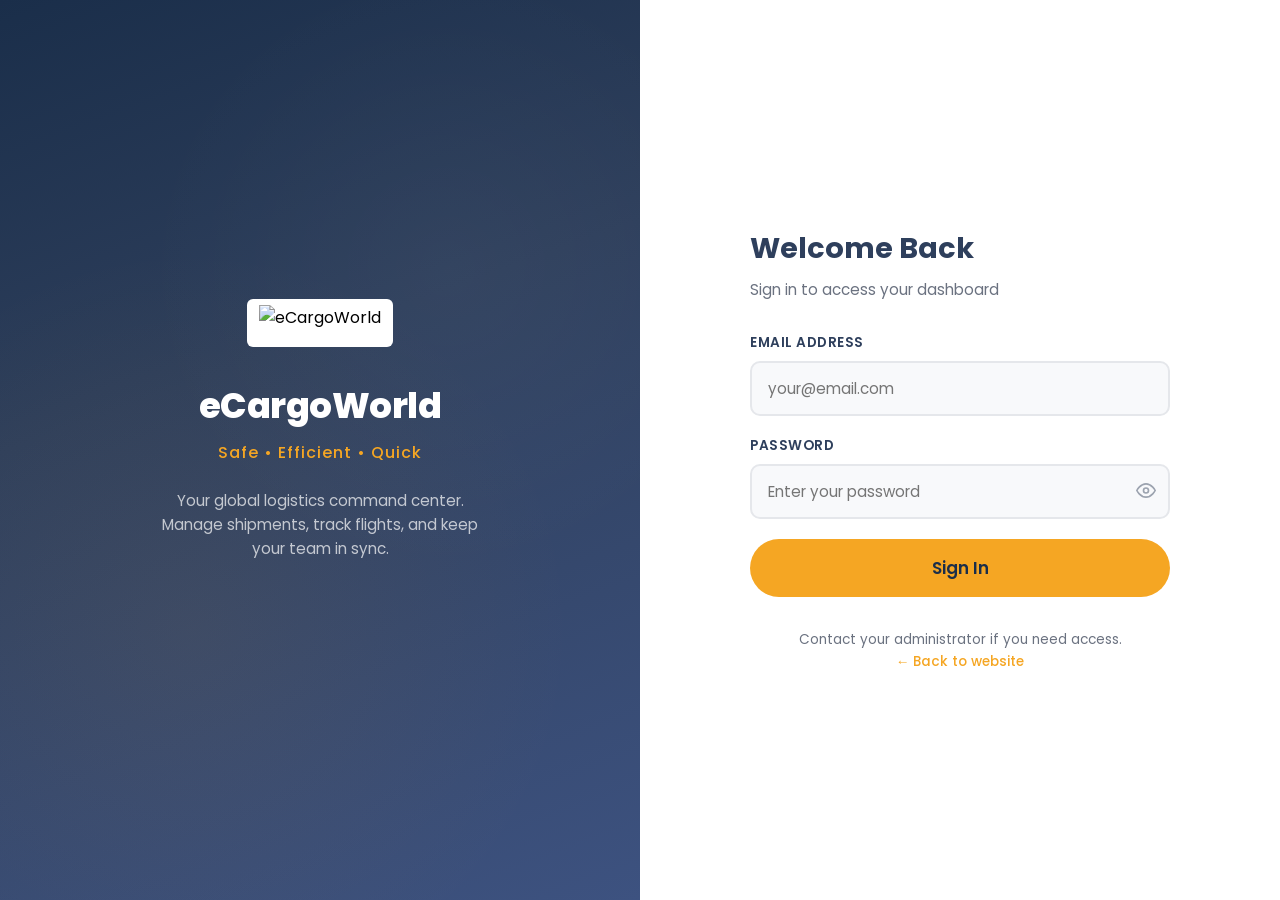
==== commit dc454859: "Update admin.html" ====
--- a/admin.html
+++ b/admin.html
@@ -6,89 +6,317 @@
     <title>eCargoWorld — Admin Panel</title>
     <link rel="preconnect" href="https://fonts.googleapis.com">
     <link rel="preconnect" href="https://fonts.gstatic.com" crossorigin>
-    <link href="https://fonts.googleapis.com/css2?family=Inter:wght@300;400;500;600;700;800;900&family=JetBrains+Mono:wght@400;500;600&display=swap" rel="stylesheet">
-    <link rel="stylesheet" href="css/app.css">
+    <link href="https://fonts.googleapis.com/css2?family=Inter:wght@400;500;600;700&display=swap" rel="stylesheet">
     <script src="https://cdn.jsdelivr.net/npm/@supabase/supabase-js@2/dist/umd/supabase.min.js"></script>
     <script src="js/supabase.js"></script>
     <style>
-        .admin-layout { display: grid; grid-template-columns: 260px 1fr; min-height: 100vh; }
-        .admin-sidebar { background: var(--bg-secondary); border-right: 1px solid var(--border-subtle); padding: 24px 0; }
-        .admin-sidebar-header { padding: 0 20px 24px; border-bottom: 1px solid var(--border-subtle); margin-bottom: 16px; }
-        .admin-sidebar-header h2 { font-size: 1.1rem; font-weight: 700; color: var(--accent); }
-        .admin-sidebar-header p { font-size: 0.8rem; color: var(--text-tertiary); margin-top: 4px; }
-        .admin-nav { list-style: none; }
-        .admin-nav-item { padding: 12px 20px; cursor: pointer; color: var(--text-secondary); font-size: 0.9rem; font-weight: 500; transition: var(--transition-fast); border-left: 3px solid transparent; display: flex; align-items: center; gap: 12px; }
-        .admin-nav-item:hover { background: rgba(255,255,255,0.03); color: var(--text-primary); }
-        .admin-nav-item.active { background: var(--accent-dim); color: var(--accent); border-left-color: var(--accent); }
-        .admin-content { padding: 32px; overflow-y: auto; }
+        :root {
+            --bg: #fafafa;
+            --surface: #ffffff;
+            --border: #e5e5e5;
+            --border-light: #f0f0f0;
+            --text: #1a1a1a;
+            --text-secondary: #6b6b6b;
+            --text-tertiary: #9a9a9a;
+            --accent: #F5A623;
+            --accent-dim: #fef3e0;
+            --red: #e5484d;
+            --green: #22c55e;
+            --radius: 8px;
+            --radius-lg: 12px;
+            --transition: 0.15s ease;
+        }
+
+        * { margin: 0; padding: 0; box-sizing: border-box; }
+
+        html { background: var(--bg); }
+
+        body {
+            font-family: 'Inter', -apple-system, BlinkMacSystemFont, 'Segoe UI', sans-serif;
+            background: var(--bg);
+            color: var(--text);
+            -webkit-font-smoothing: antialiased;
+        }
+
+        .admin-layout { display: flex; min-height: 100vh; }
+
+        /* Sidebar */
+        .admin-sidebar {
+            width: 240px;
+            background: var(--surface);
+            border-right: 1px solid var(--border);
+            padding: 24px 0;
+            display: flex;
+            flex-direction: column;
+            position: sticky;
+            top: 0;
+            height: 100vh;
+        }
+
+        .admin-sidebar-header { padding: 0 20px 20px; border-bottom: 1px solid var(--border); margin-bottom: 12px; }
+        .admin-sidebar-header h2 { font-size: 1.1rem; font-weight: 700; color: var(--text); }
+        .admin-sidebar-header p { font-size: 0.8rem; color: var(--text-tertiary); margin-top: 2px; }
+
+        .admin-nav { list-style: none; padding: 0 12px; flex: 1; }
+        .admin-nav-item {
+            padding: 8px 12px;
+            cursor: pointer;
+            color: var(--text-secondary);
+            font-size: 0.875rem;
+            font-weight: 500;
+            transition: var(--transition);
+            border-left: 3px solid transparent;
+            display: flex;
+            align-items: center;
+            gap: 10px;
+            border-radius: 4px;
+            margin-bottom: 1px;
+        }
+
+        .admin-nav-item:hover { background: #f5f5f5; color: var(--text); }
+        .admin-nav-item.active { background: #f0f0f0; color: var(--text); font-weight: 600; border-left-color: var(--accent); }
+
+        .admin-nav-item svg { stroke: currentColor; flex-shrink: 0; }
+
+        /* Main Content */
+        .admin-content { flex: 1; padding: 28px 32px; overflow-y: auto; background: var(--bg); }
+
         .admin-section { display: none; }
         .admin-section.active { display: block; }
-        .admin-section h3 { font-size: 1.3rem; font-weight: 700; margin-bottom: 24px; }
-        .settings-group { background: var(--bg-card); border: 1px solid var(--border-subtle); border-radius: var(--radius-xl); padding: 28px; margin-bottom: 24px; }
-        .settings-group h4 { font-size: 0.9rem; font-weight: 600; color: var(--text-primary); margin-bottom: 20px; padding-bottom: 16px; border-bottom: 1px solid var(--border-subtle); }
-        .image-upload-grid { display: grid; grid-template-columns: repeat(auto-fill, minmax(260px, 1fr)); gap: 20px; }
-        .image-upload-card { background: var(--bg-elevated); border: 2px dashed var(--border-medium); border-radius: var(--radius-lg); padding: 24px; text-align: center; transition: var(--transition-fast); cursor: pointer; position: relative; }
-        .image-upload-card:hover { border-color: var(--border-active); background: var(--accent-dim); }
-        .image-upload-card.has-image { border-style: solid; border-color: var(--border-subtle); }
-        .image-preview { width: 100%; height: 140px; object-fit: contain; border-radius: var(--radius); margin-bottom: 12px; background: rgba(0,0,0,0.2); }
+        .admin-section h3 { font-size: 1.2rem; font-weight: 700; margin-bottom: 20px; }
+        .admin-section > p { color: var(--text-secondary); margin-bottom: 24px; font-size: 0.85rem; }
+
+        /* Settings Group */
+        .settings-group {
+            background: var(--surface);
+            border: 1px solid var(--border);
+            border-radius: var(--radius-lg);
+            padding: 24px;
+            margin-bottom: 20px;
+        }
+
+        .settings-group h4 {
+            font-size: 0.85rem;
+            font-weight: 600;
+            color: var(--text);
+            margin-bottom: 18px;
+            padding-bottom: 14px;
+            border-bottom: 1px solid var(--border);
+        }
+
+        /* Image Upload Grid */
+        .image-upload-grid { display: grid; grid-template-columns: repeat(auto-fill, minmax(240px, 1fr)); gap: 16px; }
+
+        .image-upload-card {
+            background: #fafafa;
+            border: 2px dashed var(--border);
+            border-radius: var(--radius);
+            padding: 20px;
+            text-align: center;
+            transition: var(--transition);
+            cursor: pointer;
+            position: relative;
+        }
+
+        .image-upload-card:hover { border-color: var(--accent); background: var(--accent-dim); }
+        .image-upload-card.has-image { border-style: solid; border-color: var(--border); }
+
         .image-upload-card input[type="file"] { display: none; }
-        .upload-placeholder { padding: 30px 0; }
-        .upload-icon { font-size: 2.5rem; margin-bottom: 12px; opacity: 0.5; }
-        .upload-label-text { font-size: 0.9rem; font-weight: 500; color: var(--text-secondary); }
-        .upload-hint { font-size: 0.75rem; color: var(--text-tertiary); margin-top: 4px; }
-        .image-actions { display: flex; gap: 8px; justify-content: center; margin-top: 8px; }
-        .form-grid { display: grid; grid-template-columns: 1fr 1fr; gap: 16px; }
-        .save-bar { display: flex; justify-content: flex-end; gap: 12px; padding: 20px 0; border-top: 1px solid var(--border-subtle); margin-top: 24px; }
-        .btn { display: inline-flex; align-items: center; gap: 8px; padding: 10px 20px; border-radius: var(--radius); font-family: 'Inter', sans-serif; font-size: 0.875rem; font-weight: 600; border: none; cursor: pointer; transition: var(--transition-fast); white-space: nowrap; }
-        .btn-amber { background: var(--accent); color: #1A2E4A; }
-        .btn-amber:hover { background: #f7b840; transform: translateY(-1px); }
-        .btn-outline-dark { background: transparent; border: 1px solid var(--border-medium); color: var(--text-primary); }
-        .btn-outline-dark:hover { background: rgba(255,255,255,0.04); }
-        .btn-sm { padding: 6px 14px; font-size: 0.8rem; }
-        .btn-lg { padding: 14px 28px; font-size: 1rem; }
-        .form-group { display: flex; flex-direction: column; gap: 6px; margin-bottom: 16px; }
-        .form-group label { font-size: 0.8rem; font-weight: 500; color: var(--text-secondary); text-transform: uppercase; letter-spacing: 0.5px; }
-        .form-group input { background: var(--bg-tertiary); border: 1px solid var(--border-medium); color: var(--text-primary); padding: 10px 14px; border-radius: var(--radius); font-family: 'Inter', sans-serif; font-size: 0.9rem; outline: none; }
-        .form-group input:focus { border-color: var(--border-active); box-shadow: 0 0 0 3px var(--accent-dim); }
-        @media (max-width: 768px) { .admin-layout { grid-template-columns: 1fr; } .admin-sidebar { display: none; } }
+
+        .image-preview {
+            width: 100%;
+            height: 120px;
+            object-fit: contain;
+            border-radius: 4px;
+            margin-bottom: 10px;
+            background: #f0f0f0;
+        }
+
+        .upload-placeholder { padding: 24px 0; }
+        .upload-icon { font-size: 2rem; margin-bottom: 8px; opacity: 0.4; }
+        .upload-label-text { font-size: 0.85rem; font-weight: 500; color: var(--text-secondary); }
+        .upload-hint { font-size: 0.72rem; color: var(--text-tertiary); margin-top: 2px; }
+
+        .image-actions { display: flex; gap: 6px; justify-content: center; margin-top: 8px; }
+        .cert-name-input {
+            width: 100%;
+            padding: 6px 10px;
+            background: var(--surface);
+            border: 1px solid var(--border);
+            border-radius: 4px;
+            color: var(--text);
+            font-family: inherit;
+            font-size: 0.8rem;
+            text-align: center;
+            margin-top: 8px;
+        }
+
+        /* Form Grid */
+        .form-grid { display: grid; grid-template-columns: 1fr 1fr; gap: 14px; }
+
+        /* Save Bar */
+        .save-bar { display: flex; justify-content: flex-end; gap: 10px; padding-top: 16px; border-top: 1px solid var(--border); margin-top: 20px; }
+
+        /* Buttons */
+        .btn {
+            display: inline-flex;
+            align-items: center;
+            gap: 6px;
+            padding: 7px 16px;
+            border-radius: 4px;
+            font-family: inherit;
+            font-size: 0.8rem;
+            font-weight: 500;
+            border: 1px solid var(--border);
+            cursor: pointer;
+            transition: var(--transition);
+            white-space: nowrap;
+            background: var(--surface);
+            color: var(--text);
+        }
+
+        .btn:hover { background: #f5f5f5; }
+
+        .btn-amber { background: var(--accent); color: #1a1a1a; border-color: var(--accent); font-weight: 600; }
+        .btn-amber:hover { background: #f7b840; }
+
+        .btn-outline-dark { background: transparent; border: 1px solid var(--border); color: var(--text); }
+        .btn-outline-dark:hover { background: #f5f5f5; }
+
+        .btn-sm { padding: 4px 10px; font-size: 0.75rem; }
+        .btn-lg { padding: 10px 24px; font-size: 0.9rem; }
+        .btn-xs { padding: 3px 8px; font-size: 0.7rem; }
+        .btn-danger { background: #fef2f2; color: var(--red); border-color: #fecaca; }
+        .btn-danger:hover { background: #fee2e2; }
+
+        /* Form Elements */
+        .form-group { margin-bottom: 14px; display: flex; flex-direction: column; gap: 4px; }
+        .form-group label { font-size: 0.72rem; font-weight: 600; color: var(--text-secondary); text-transform: uppercase; letter-spacing: 0.5px; }
+        .form-group input {
+            background: var(--surface);
+            border: 1px solid var(--border);
+            color: var(--text);
+            padding: 8px 12px;
+            border-radius: 4px;
+            font-family: inherit;
+            font-size: 0.85rem;
+            outline: none;
+        }
+        .form-group input:focus { border-color: #aaa; }
+
+        /* User Row */
+        .user-row {
+            display: flex;
+            align-items: center;
+            gap: 12px;
+            padding: 12px 14px;
+            background: #fafafa;
+            border: 1px solid var(--border-light);
+            border-radius: var(--radius);
+            margin-bottom: 6px;
+            flex-wrap: wrap;
+        }
+
+        .user-row .user-info { flex: 1; min-width: 120px; }
+        .user-row .user-info strong { display: block; font-size: 0.85rem; }
+        .user-row .user-info small { color: var(--text-tertiary); font-size: 0.75rem; }
+
+        .user-row input, .user-row select {
+            background: var(--surface);
+            border: 1px solid var(--border);
+            color: var(--text);
+            padding: 5px 8px;
+            border-radius: 4px;
+            font-family: inherit;
+            font-size: 0.8rem;
+        }
+
+        .user-row select { cursor: pointer; }
+        .editable-field { display: flex; flex-direction: column; gap: 2px; }
+        .editable-field > label { font-size: 0.65rem; color: var(--text-tertiary); text-transform: uppercase; letter-spacing: 0.5px; }
+
+        /* Team Row */
+        .team-row {
+            display: flex;
+            align-items: center;
+            gap: 10px;
+            padding: 10px 14px;
+            background: #fafafa;
+            border: 1px solid var(--border-light);
+            border-radius: var(--radius);
+            margin-bottom: 4px;
+        }
+
+        .team-row .team-info { flex: 1; }
+        .team-row .team-info strong { display: block; font-size: 0.85rem; }
+        .team-row .team-info small { color: var(--text-tertiary); font-size: 0.75rem; }
+
+        .add-team-row { display: flex; gap: 8px; align-items: center; margin-top: 10px; flex-wrap: wrap; }
+        .add-team-row input {
+            flex: 1;
+            min-width: 140px;
+            background: var(--surface);
+            border: 1px solid var(--border);
+            color: var(--text);
+            padding: 7px 10px;
+            border-radius: 4px;
+            font-family: inherit;
+            font-size: 0.85rem;
+            outline: none;
+        }
+
+        /* Responsive */
+        @media (max-width: 768px) {
+            .admin-layout { flex-direction: column; }
+            .admin-sidebar { width: 100%; height: auto; position: relative; padding: 14px; }
+            .admin-nav { display: flex; flex-direction: row; gap: 4px; padding: 0; }
+            .admin-nav-item { border-left: none; font-size: 0.75rem; padding: 6px 10px; }
+            .admin-content { padding: 16px; }
+            .form-grid { grid-template-columns: 1fr; }
+            .image-upload-grid { grid-template-columns: 1fr; }
+        }
     </style>
 </head>
-<body class="app-body">
+<body>
     <div class="admin-layout">
         <aside class="admin-sidebar">
             <div class="admin-sidebar-header"><h2>Admin Panel</h2><p>eCargoWorld</p></div>
             <ul class="admin-nav">
                 <li class="admin-nav-item active" data-section="branding">
-                    <svg width="18" height="18" viewBox="0 0 24 24" fill="none" stroke="currentColor" stroke-width="2"><rect x="3" y="3" width="18" height="18" rx="2" ry="2"/><circle cx="8.5" cy="8.5" r="1.5"/><polyline points="21 15 16 10 5 21"/></svg>Branding & Images
+                    <svg width="16" height="16" viewBox="0 0 24 24" fill="none" stroke="currentColor" stroke-width="2"><rect x="3" y="3" width="18" height="18" rx="2" ry="2"/><circle cx="8.5" cy="8.5" r="1.5"/><polyline points="21 15 16 10 5 21"/></svg>Branding & Images
                 </li>
                 <li class="admin-nav-item" data-section="settings">
-                    <svg width="18" height="18" viewBox="0 0 24 24" fill="none" stroke="currentColor" stroke-width="2"><circle cx="12" cy="12" r="3"/><path d="M19.4 15a1.65 1.65 0 00.33 1.82l.06.06a2 2 0 010 2.83 2 2 0 01-2.83 0l-.06-.06a1.65 1.65 0 00-1.82-.33 1.65 1.65 0 00-1 1.51V21a2 2 0 01-4 0v-.09A1.65 1.65 0 009 19.4a1.65 1.65 0 00-1.82.33l-.06.06a2 2 0 01-2.83-2.83l.06-.06A1.65 1.65 0 004.68 15a1.65 1.65 0 00-1.51-1H3a2 2 0 010-4h.09A1.65 1.65 0 004.6 9a1.65 1.65 0 00-.33-1.82l-.06-.06a2 2 0 012.83-2.83l.06.06A1.65 1.65 0 009 4.68a1.65 1.65 0 001-1.51V3a2 2 0 014 0v.09a1.65 1.65 0 001 1.51 1.65 1.65 0 001.82-.33l.06-.06a2 2 0 012.83 2.83l-.06.06A1.65 1.65 0 0019.4 9a1.65 1.65 0 001.51 1H21a2 2 0 010 4h-.09a1.65 1.65 0 00-1.51 1z"/></svg>General Settings
+                    <svg width="16" height="16" viewBox="0 0 24 24" fill="none" stroke="currentColor" stroke-width="2"><circle cx="12" cy="12" r="3"/><path d="M19.4 15a1.65 1.65 0 00.33 1.82l.06.06a2 2 0 010 2.83 2 2 0 01-2.83 0l-.06-.06a1.65 1.65 0 00-1.82-.33 1.65 1.65 0 00-1 1.51V21a2 2 0 01-4 0v-.09A1.65 1.65 0 009 19.4a1.65 1.65 0 00-1.82.33l-.06.06a2 2 0 01-2.83-2.83l.06-.06A1.65 1.65 0 004.68 15a1.65 1.65 0 00-1.51-1H3a2 2 0 010-4h.09A1.65 1.65 0 004.6 9a1.65 1.65 0 00-.33-1.82l-.06-.06a2 2 0 012.83-2.83l.06.06A1.65 1.65 0 009 4.68a1.65 1.65 0 001-1.51V3a2 2 0 014 0v.09a1.65 1.65 0 001 1.51 1.65 1.65 0 001.82-.33l.06-.06a2 2 0 012.83 2.83l-.06.06A1.65 1.65 0 0019.4 9a1.65 1.65 0 001.51 1H21a2 2 0 010 4h-.09a1.65 1.65 0 00-1.51 1z"/></svg>General Settings
+                </li>
+                <li class="admin-nav-item" data-section="teams">
+                    <svg width="16" height="16" viewBox="0 0 24 24" fill="none" stroke="currentColor" stroke-width="2"><path d="M17 21v-2a4 4 0 00-4-4H5a4 4 0 00-4 4v2"/><circle cx="9" cy="7" r="4"/><path d="M23 21v-2a4 4 0 00-3-3.87"/><path d="M16 3.13a4 4 0 010 7.75"/></svg>Manage Teams
                 </li>
                 <li class="admin-nav-item" data-section="users">
-                    <svg width="18" height="18" viewBox="0 0 24 24" fill="none" stroke="currentColor" stroke-width="2"><path d="M17 21v-2a4 4 0 00-4-4H5a4 4 0 00-4 4v2"/><circle cx="9" cy="7" r="4"/><path d="M23 21v-2a4 4 0 00-3-3.87"/><path d="M16 3.13a4 4 0 010 7.75"/></svg>Manage Users
+                    <svg width="16" height="16" viewBox="0 0 24 24" fill="none" stroke="currentColor" stroke-width="2"><path d="M17 21v-2a4 4 0 00-4-4H5a4 4 0 00-4 4v2"/><circle cx="9" cy="7" r="4"/><path d="M23 21v-2a4 4 0 00-3-3.87"/><path d="M16 3.13a4 4 0 010 7.75"/></svg>Manage Users
                 </li>
             </ul>
         </aside>
         <main class="admin-content">
             
+            <!-- BRANDING -->
             <section class="admin-section active" id="sectionBranding">
                 <h3>Branding & Images</h3>
-                <p style="color: var(--text-tertiary); margin-bottom: 28px;">Upload logos and images that appear across the platform. Changes take effect immediately.</p>
+                <p>Upload logos and images that appear across the platform.</p>
                 
                 <div class="settings-group">
                     <h4>Company Logos</h4>
                     <div class="image-upload-grid">
                         <div class="image-upload-card" id="logoEcwCard">
                             <input type="file" id="logoEcwInput" accept="image/*" data-slot="logo_ecw">
-                            <img class="image-preview" id="logoEcwPreview" src="" alt="eCargoWorld Logo" style="display:none;">
-                            <div class="upload-placeholder" id="logoEcwPlaceholder"><div class="upload-icon">🏷️</div><div class="upload-label-text">eCargoWorld Logo</div><div class="upload-hint">White background. PNG/SVG preferred.</div></div>
-                            <div class="image-actions"><button class="btn btn-outline-dark btn-sm upload-trigger">Upload</button><button class="btn btn-outline-dark btn-sm remove-image" data-slot="logo_ecw" style="display:none;">Remove</button></div>
+                            <img class="image-preview" id="logoEcwPreview" src="" alt="Logo" style="display:none;">
+                            <div class="upload-placeholder" id="logoEcwPlaceholder"><div class="upload-icon">🏷️</div><div class="upload-label-text">eCargoWorld Logo</div><div class="upload-hint">White bg. PNG/SVG.</div></div>
+                            <div class="image-actions"><button class="btn btn-sm upload-trigger">Upload</button><button class="btn btn-sm btn-danger remove-image" data-slot="logo_ecw" style="display:none;">Remove</button></div>
                         </div>
                         <div class="image-upload-card" id="logoAlsCard">
                             <input type="file" id="logoAlsInput" accept="image/*" data-slot="logo_als">
-                            <img class="image-preview" id="logoAlsPreview" src="" alt="ALS Logo" style="display:none;">
-                            <div class="upload-placeholder" id="logoAlsPlaceholder"><div class="upload-icon">🏷️</div><div class="upload-label-text">ALS Logo</div><div class="upload-hint">Transparent. PNG/SVG preferred.</div></div>
-                            <div class="image-actions"><button class="btn btn-outline-dark btn-sm upload-trigger">Upload</button><button class="btn btn-outline-dark btn-sm remove-image" data-slot="logo_als" style="display:none;">Remove</button></div>
+                            <img class="image-preview" id="logoAlsPreview" src="" alt="Logo" style="display:none;">
+                            <div class="upload-placeholder" id="logoAlsPlaceholder"><div class="upload-icon">🏷️</div><div class="upload-label-text">ALS Logo</div><div class="upload-hint">Transparent. PNG/SVG.</div></div>
+                            <div class="image-actions"><button class="btn btn-sm upload-trigger">Upload</button><button class="btn btn-sm btn-danger remove-image" data-slot="logo_als" style="display:none;">Remove</button></div>
                         </div>
                     </div>
                 </div>
@@ -96,72 +324,28 @@
                 <div class="settings-group">
                     <h4>Website Images</h4>
                     <div class="image-upload-grid">
-                        <div class="image-upload-card" id="heroImageCard">
-                            <input type="file" id="heroImageInput" accept="image/*" data-slot="hero_image">
-                            <img class="image-preview" id="heroImagePreview" src="" alt="Hero Background" style="display:none;">
-                            <div class="upload-placeholder" id="heroImagePlaceholder"><div class="upload-icon">🖼️</div><div class="upload-label-text">Hero Section Background</div><div class="upload-hint">1920×1080px. Dark image.</div></div>
-                            <div class="image-actions"><button class="btn btn-outline-dark btn-sm upload-trigger">Upload</button><button class="btn btn-outline-dark btn-sm remove-image" data-slot="hero_image" style="display:none;">Remove</button></div>
-                        </div>
-                        <div class="image-upload-card" id="whyUsImageCard">
-                            <input type="file" id="whyUsImageInput" accept="image/*" data-slot="why_us_image">
-                            <img class="image-preview" id="whyUsImagePreview" src="" alt="About Background" style="display:none;">
-                            <div class="upload-placeholder" id="whyUsImagePlaceholder"><div class="upload-icon">🖼️</div><div class="upload-label-text">About Section Background</div><div class="upload-hint">1920×1080px. Dark/abstract.</div></div>
-                            <div class="image-actions"><button class="btn btn-outline-dark btn-sm upload-trigger">Upload</button><button class="btn btn-outline-dark btn-sm remove-image" data-slot="why_us_image" style="display:none;">Remove</button></div>
-                        </div>
-                        <div class="image-upload-card" id="serviceAirImageCard">
-                            <input type="file" id="serviceAirInput" accept="image/*" data-slot="service_air">
-                            <img class="image-preview" id="serviceAirPreview" src="" alt="Air Freight" style="display:none;">
-                            <div class="upload-placeholder" id="serviceAirPlaceholder"><div class="upload-icon">✈️</div><div class="upload-label-text">Air Freight Image</div><div class="upload-hint">800×600px</div></div>
-                            <div class="image-actions"><button class="btn btn-outline-dark btn-sm upload-trigger">Upload</button><button class="btn btn-outline-dark btn-sm remove-image" data-slot="service_air" style="display:none;">Remove</button></div>
-                        </div>
-                        <div class="image-upload-card" id="serviceSeaImageCard">
-                            <input type="file" id="serviceSeaInput" accept="image/*" data-slot="service_sea">
-                            <img class="image-preview" id="serviceSeaPreview" src="" alt="Sea Freight" style="display:none;">
-                            <div class="upload-placeholder" id="serviceSeaPlaceholder"><div class="upload-icon">🚢</div><div class="upload-label-text">Sea Freight Image</div><div class="upload-hint">800×600px</div></div>
-                            <div class="image-actions"><button class="btn btn-outline-dark btn-sm upload-trigger">Upload</button><button class="btn btn-outline-dark btn-sm remove-image" data-slot="service_sea" style="display:none;">Remove</button></div>
-                        </div>
+                        <div class="image-upload-card" id="heroImageCard"><input type="file" id="heroImageInput" accept="image/*" data-slot="hero_image"><img class="image-preview" id="heroImagePreview" src="" style="display:none;"><div class="upload-placeholder" id="heroImagePlaceholder"><div class="upload-icon">🖼️</div><div class="upload-label-text">Hero Background</div><div class="upload-hint">1920×1080px</div></div><div class="image-actions"><button class="btn btn-sm upload-trigger">Upload</button><button class="btn btn-sm btn-danger remove-image" data-slot="hero_image" style="display:none;">Remove</button></div></div>
+                        <div class="image-upload-card" id="whyUsImageCard"><input type="file" id="whyUsImageInput" accept="image/*" data-slot="why_us_image"><img class="image-preview" id="whyUsImagePreview" src="" style="display:none;"><div class="upload-placeholder" id="whyUsImagePlaceholder"><div class="upload-icon">🖼️</div><div class="upload-label-text">About Background</div><div class="upload-hint">1920×1080px</div></div><div class="image-actions"><button class="btn btn-sm upload-trigger">Upload</button><button class="btn btn-sm btn-danger remove-image" data-slot="why_us_image" style="display:none;">Remove</button></div></div>
+                        <div class="image-upload-card" id="serviceAirImageCard"><input type="file" id="serviceAirInput" accept="image/*" data-slot="service_air"><img class="image-preview" id="serviceAirPreview" src="" style="display:none;"><div class="upload-placeholder" id="serviceAirPlaceholder"><div class="upload-icon">✈️</div><div class="upload-label-text">Air Freight</div><div class="upload-hint">800×600px</div></div><div class="image-actions"><button class="btn btn-sm upload-trigger">Upload</button><button class="btn btn-sm btn-danger remove-image" data-slot="service_air" style="display:none;">Remove</button></div></div>
+                        <div class="image-upload-card" id="serviceSeaImageCard"><input type="file" id="serviceSeaInput" accept="image/*" data-slot="service_sea"><img class="image-preview" id="serviceSeaPreview" src="" style="display:none;"><div class="upload-placeholder" id="serviceSeaPlaceholder"><div class="upload-icon">🚢</div><div class="upload-label-text">Sea Freight</div><div class="upload-hint">800×600px</div></div><div class="image-actions"><button class="btn btn-sm upload-trigger">Upload</button><button class="btn btn-sm btn-danger remove-image" data-slot="service_sea" style="display:none;">Remove</button></div></div>
                     </div>
                 </div>
 
                 <div class="settings-group">
                     <h4>Certification Logos</h4>
                     <div class="image-upload-grid">
-                        <div class="image-upload-card" id="certIataCard">
-                            <input type="file" id="certIataInput" accept="image/*" data-slot="cert_iata">
-                            <img class="image-preview" id="certIataPreview" src="" alt="IATA Logo" style="display:none;">
-                            <div class="upload-placeholder" id="certIataPlaceholder"><div class="upload-icon">🏷️</div><div class="upload-label-text">IATA Logo</div><div class="upload-hint">White/transparent. PNG/SVG.</div></div>
-                            <div class="image-actions"><button class="btn btn-outline-dark btn-sm upload-trigger">Upload</button><button class="btn btn-outline-dark btn-sm remove-image" data-slot="cert_iata" style="display:none;">Remove</button></div>
-                        </div>
-                        <div class="image-upload-card" id="certPiffaCard">
-                            <input type="file" id="certPiffaInput" accept="image/*" data-slot="cert_piffa">
-                            <img class="image-preview" id="certPiffaPreview" src="" alt="PIFFA Logo" style="display:none;">
-                            <div class="upload-placeholder" id="certPiffaPlaceholder"><div class="upload-icon">🏷️</div><div class="upload-label-text">PIFFA Logo</div><div class="upload-hint">White/transparent. PNG/SVG.</div></div>
-                            <div class="image-actions"><button class="btn btn-outline-dark btn-sm upload-trigger">Upload</button><button class="btn btn-outline-dark btn-sm remove-image" data-slot="cert_piffa" style="display:none;">Remove</button></div>
-                        </div>
-                        <div class="image-upload-card" id="certAacCard">
-                            <input type="file" id="certAacInput" accept="image/*" data-slot="cert_aac">
-                            <img class="image-preview" id="certAacPreview" src="" alt="AAC Logo" style="display:none;">
-                            <div class="upload-placeholder" id="certAacPlaceholder"><div class="upload-icon">🏷️</div><div class="upload-label-text">AAC Logo</div><div class="upload-hint">White/transparent. PNG/SVG.</div></div>
-                            <div class="image-actions"><button class="btn btn-outline-dark btn-sm upload-trigger">Upload</button><button class="btn btn-outline-dark btn-sm remove-image" data-slot="cert_aac" style="display:none;">Remove</button></div>
-                        </div>
-                        <div class="image-upload-card" id="certLcciCard">
-                            <input type="file" id="certLcciInput" accept="image/*" data-slot="cert_lcci">
-                            <img class="image-preview" id="certLcciPreview" src="" alt="LCCI Logo" style="display:none;">
-                            <div class="upload-placeholder" id="certLcciPlaceholder"><div class="upload-icon">🏷️</div><div class="upload-label-text">LCCI Logo</div><div class="upload-hint">White/transparent. PNG/SVG.</div></div>
-                            <div class="image-actions"><button class="btn btn-outline-dark btn-sm upload-trigger">Upload</button><button class="btn btn-outline-dark btn-sm remove-image" data-slot="cert_lcci" style="display:none;">Remove</button></div>
-                        </div>
-                        <div class="image-upload-card" id="certNaplccCard">
-                            <input type="file" id="certNaplccInput" accept="image/*" data-slot="cert_naplcc">
-                            <img class="image-preview" id="certNaplccPreview" src="" alt="NAPLCC Logo" style="display:none;">
-                            <div class="upload-placeholder" id="certNaplccPlaceholder"><div class="upload-icon">🏷️</div><div class="upload-label-text">NAPLCC Logo</div><div class="upload-hint">White/transparent. PNG/SVG.</div></div>
-                            <div class="image-actions"><button class="btn btn-outline-dark btn-sm upload-trigger">Upload</button><button class="btn btn-outline-dark btn-sm remove-image" data-slot="cert_naplcc" style="display:none;">Remove</button></div>
-                        </div>
+                        <div class="image-upload-card" id="cert1Card"><input type="file" id="cert1Input" accept="image/*" data-slot="cert_1"><img class="image-preview" id="cert1Preview" src="" style="display:none;"><div class="upload-placeholder" id="cert1Placeholder"><div class="upload-icon">🏷️</div><div class="upload-label-text">Certification 1</div></div><input type="text" class="cert-name-input" id="cert1Name" placeholder="Name"><div class="image-actions"><button class="btn btn-sm upload-trigger">Logo</button><button class="btn btn-sm btn-danger remove-image" data-slot="cert_1" style="display:none;">Remove</button></div></div>
+                        <div class="image-upload-card" id="cert2Card"><input type="file" id="cert2Input" accept="image/*" data-slot="cert_2"><img class="image-preview" id="cert2Preview" src="" style="display:none;"><div class="upload-placeholder" id="cert2Placeholder"><div class="upload-icon">🏷️</div><div class="upload-label-text">Certification 2</div></div><input type="text" class="cert-name-input" id="cert2Name" placeholder="Name"><div class="image-actions"><button class="btn btn-sm upload-trigger">Logo</button><button class="btn btn-sm btn-danger remove-image" data-slot="cert_2" style="display:none;">Remove</button></div></div>
+                        <div class="image-upload-card" id="cert3Card"><input type="file" id="cert3Input" accept="image/*" data-slot="cert_3"><img class="image-preview" id="cert3Preview" src="" style="display:none;"><div class="upload-placeholder" id="cert3Placeholder"><div class="upload-icon">🏷️</div><div class="upload-label-text">Certification 3</div></div><input type="text" class="cert-name-input" id="cert3Name" placeholder="Name"><div class="image-actions"><button class="btn btn-sm upload-trigger">Logo</button><button class="btn btn-sm btn-danger remove-image" data-slot="cert_3" style="display:none;">Remove</button></div></div>
+                        <div class="image-upload-card" id="cert4Card"><input type="file" id="cert4Input" accept="image/*" data-slot="cert_4"><img class="image-preview" id="cert4Preview" src="" style="display:none;"><div class="upload-placeholder" id="cert4Placeholder"><div class="upload-icon">🏷️</div><div class="upload-label-text">Certification 4</div></div><input type="text" class="cert-name-input" id="cert4Name" placeholder="Name"><div class="image-actions"><button class="btn btn-sm upload-trigger">Logo</button><button class="btn btn-sm btn-danger remove-image" data-slot="cert_4" style="display:none;">Remove</button></div></div>
+                        <div class="image-upload-card" id="cert5Card"><input type="file" id="cert5Input" accept="image/*" data-slot="cert_5"><img class="image-preview" id="cert5Preview" src="" style="display:none;"><div class="upload-placeholder" id="cert5Placeholder"><div class="upload-icon">🏷️</div><div class="upload-label-text">Certification 5</div></div><input type="text" class="cert-name-input" id="cert5Name" placeholder="Name"><div class="image-actions"><button class="btn btn-sm upload-trigger">Logo</button><button class="btn btn-sm btn-danger remove-image" data-slot="cert_5" style="display:none;">Remove</button></div></div>
                     </div>
                 </div>
 
                 <div class="save-bar"><button class="btn btn-amber btn-lg" id="saveBranding">Save All Images</button></div>
             </section>
 
+            <!-- SETTINGS -->
             <section class="admin-section" id="sectionSettings">
                 <h3>General Settings</h3>
                 <div class="settings-group">
@@ -169,17 +353,37 @@
                     <div class="form-grid">
                         <div class="form-group"><label>Company Name</label><input type="text" id="settingCompanyName" value="eCargoWorld"></div>
                         <div class="form-group"><label>Company Email</label><input type="email" id="settingCompanyEmail" value="info@ecargopk.com"></div>
-                        <div class="form-group"><label>Phone Number</label><input type="tel" id="settingCompanyPhone" value="+92 42 3572 2342-43"></div>
+                        <div class="form-group"><label>Phone</label><input type="tel" id="settingCompanyPhone" value="+92 42 3572 2342-43"></div>
                         <div class="form-group"><label>Address</label><input type="text" id="settingCompanyAddress" value="Lahore, Pakistan"></div>
-                        <div class="form-group"><label>USD to PKR Exchange Rate</label><input type="number" id="settingUsdPkr" value="278.50" step="0.01"></div>
+                        <div class="form-group"><label>USD/PKR Rate</label><input type="number" id="settingUsdPkr" value="278.50" step="0.01"></div>
                     </div>
                 </div>
                 <div class="save-bar"><button class="btn btn-amber btn-lg" id="saveSettings">Save Settings</button></div>
             </section>
 
+            <!-- TEAMS -->
+            <section class="admin-section" id="sectionTeams">
+                <h3>Manage Teams</h3>
+                <p>Create and manage teams to organize your employees.</p>
+                <div class="settings-group">
+                    <h4>All Teams</h4>
+                    <div id="teamsListContainer"><p style="color:var(--text-tertiary);text-align:center;padding:40px;">Loading teams...</p></div>
+                    <div class="add-team-row">
+                        <input type="text" id="newTeamName" placeholder="Team name">
+                        <input type="text" id="newTeamDesc" placeholder="Description (optional)">
+                        <button class="btn btn-amber btn-sm" id="btnAddTeam">+ Add Team</button>
+                    </div>
+                </div>
+            </section>
+
+            <!-- USERS -->
             <section class="admin-section" id="sectionUsers">
                 <h3>Manage Users</h3>
-                <div class="settings-group"><h4>Employees & Managers</h4><div id="usersList"><p style="color: var(--text-tertiary);">User management — use Supabase Dashboard to add/remove users.</p></div></div>
+                <p>Edit display names, roles, and team assignments.</p>
+                <div class="settings-group">
+                    <h4>All Users</h4>
+                    <div id="usersListContainer"><p style="color:var(--text-tertiary);text-align:center;padding:40px;">Loading users...</p></div>
+                </div>
             </section>
 
         </main>
